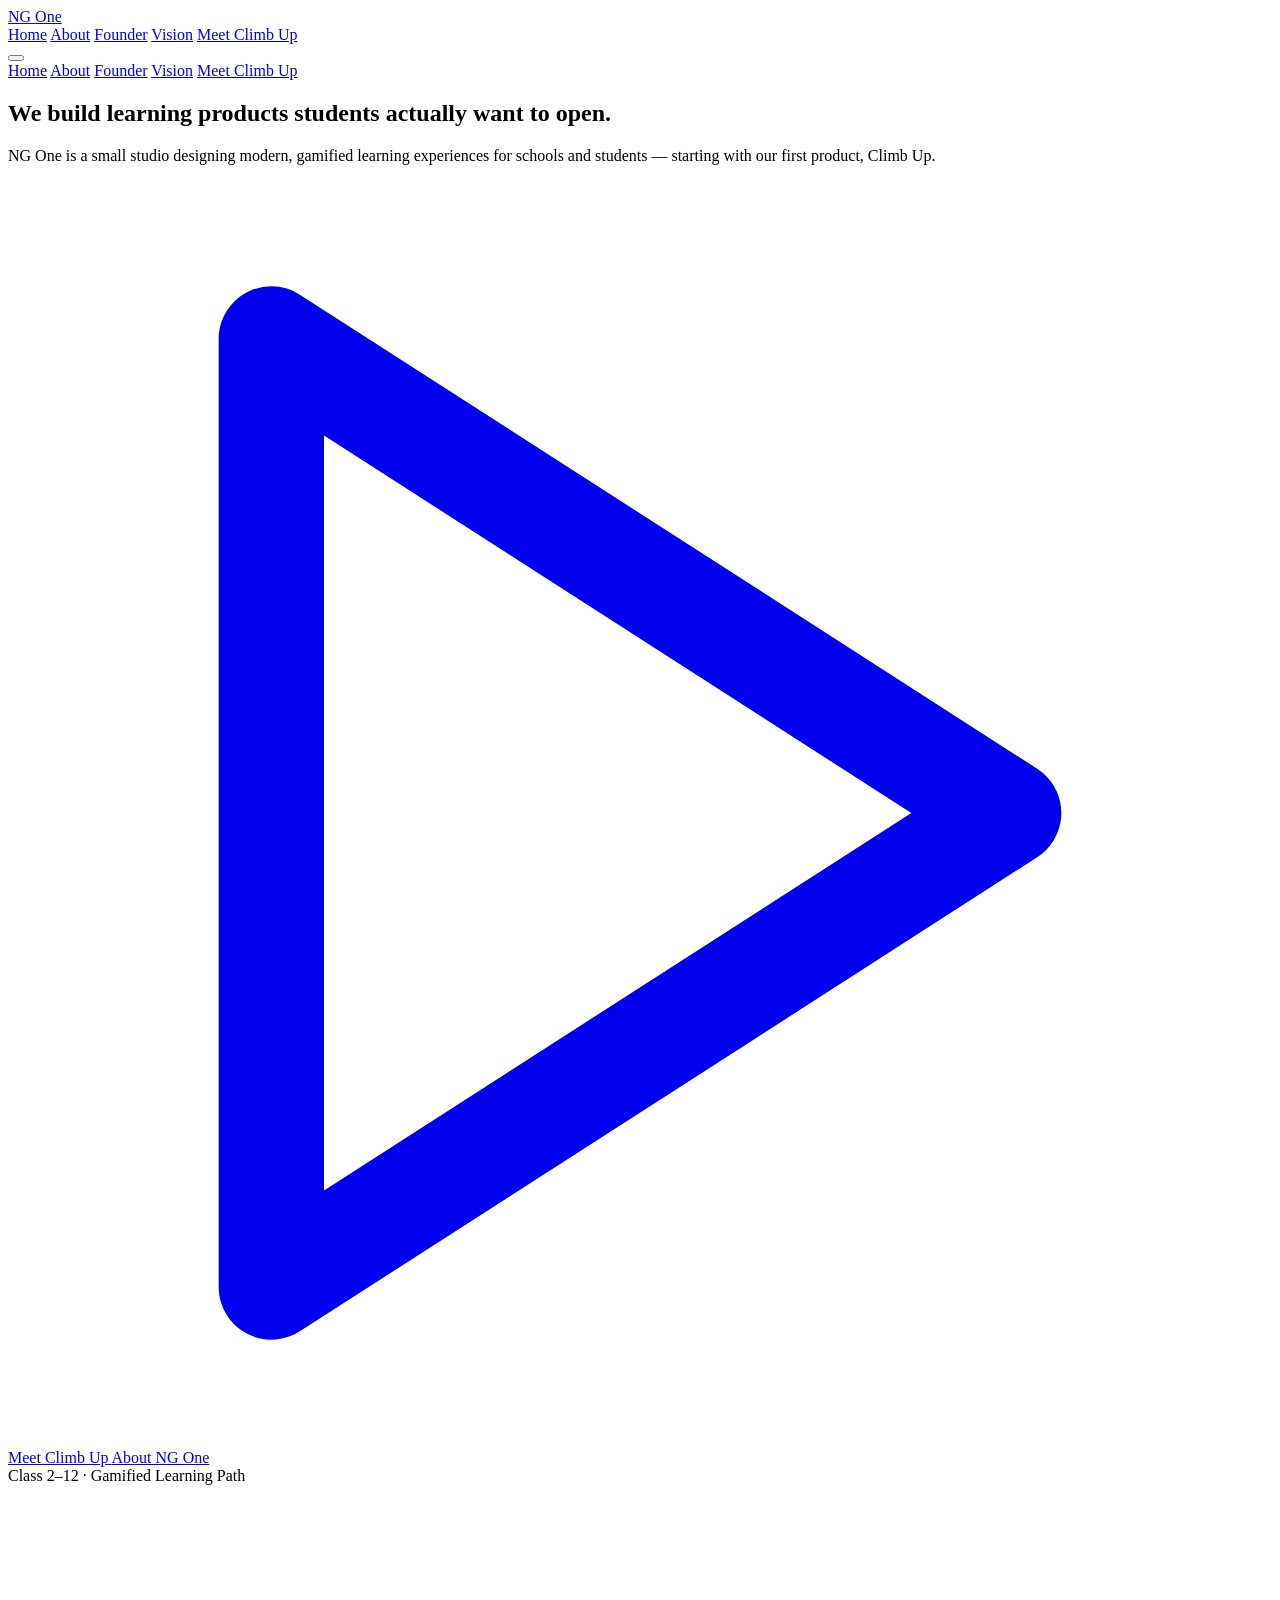
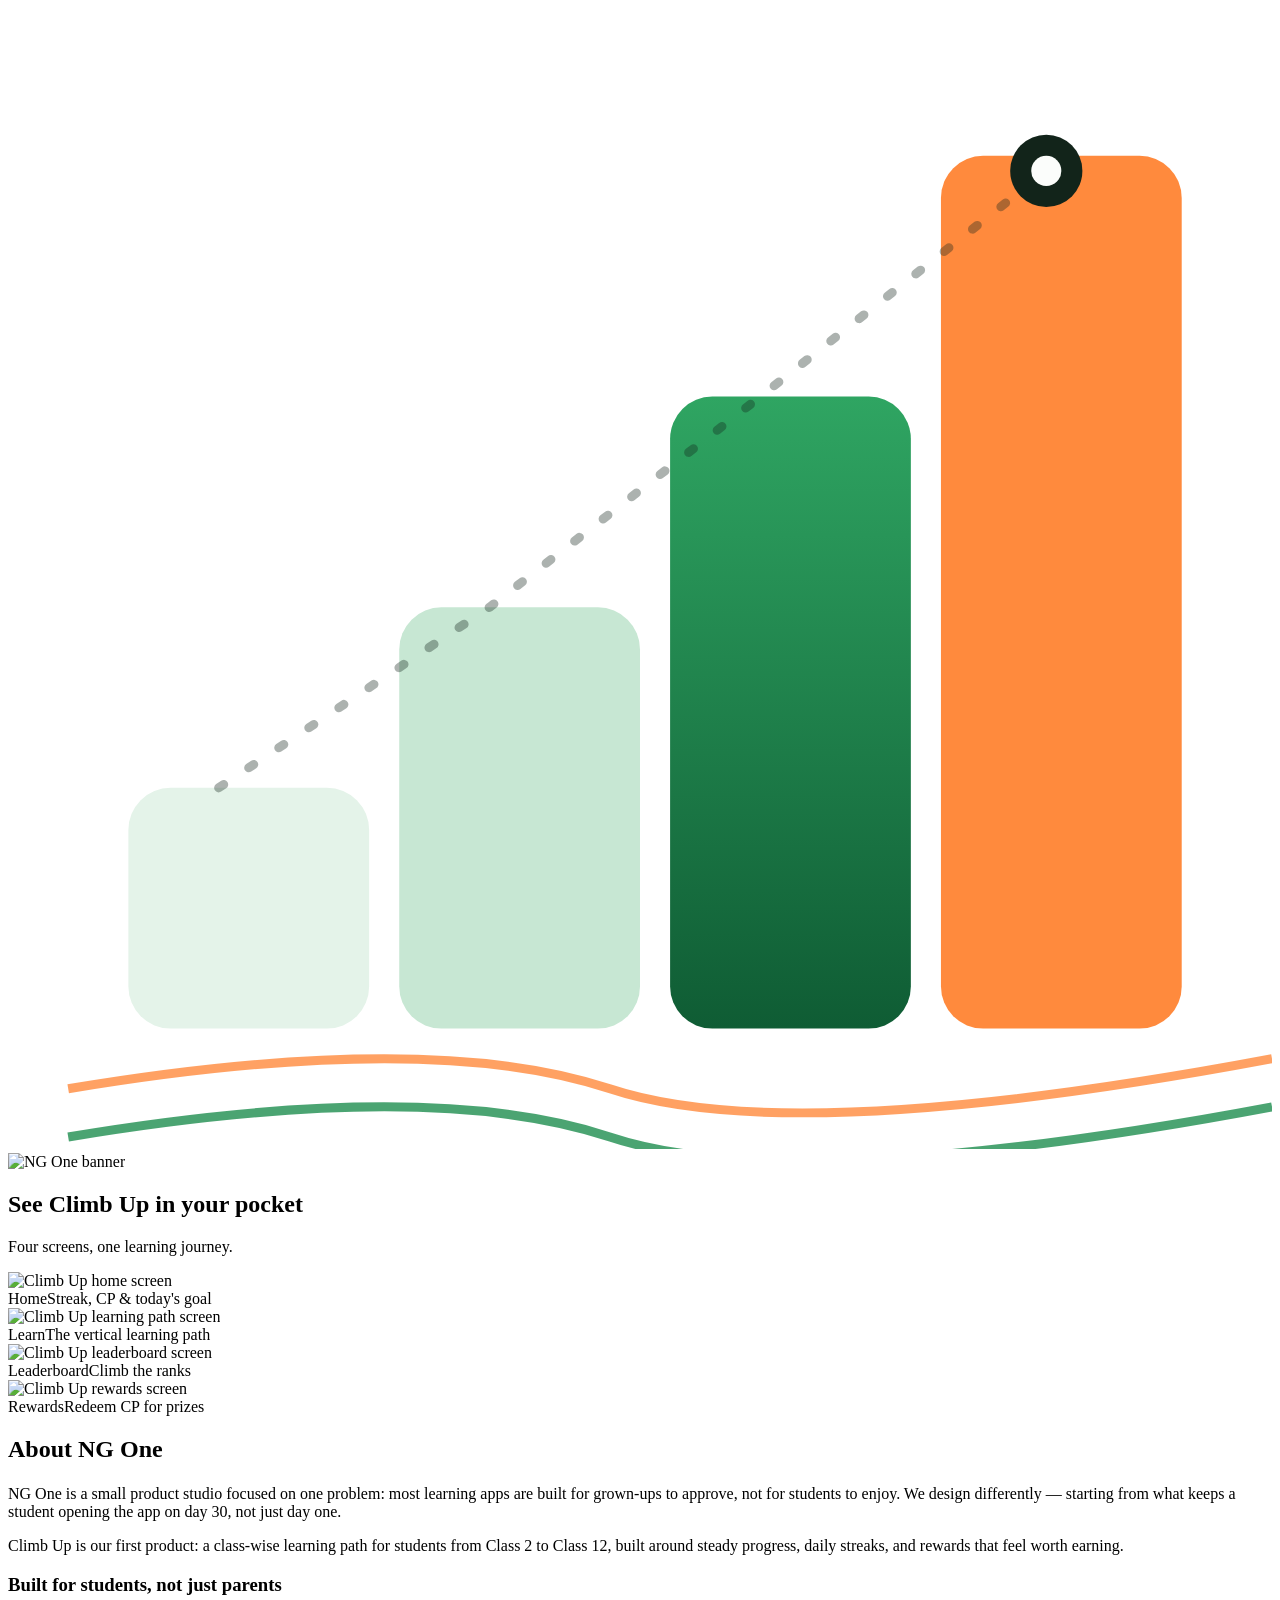
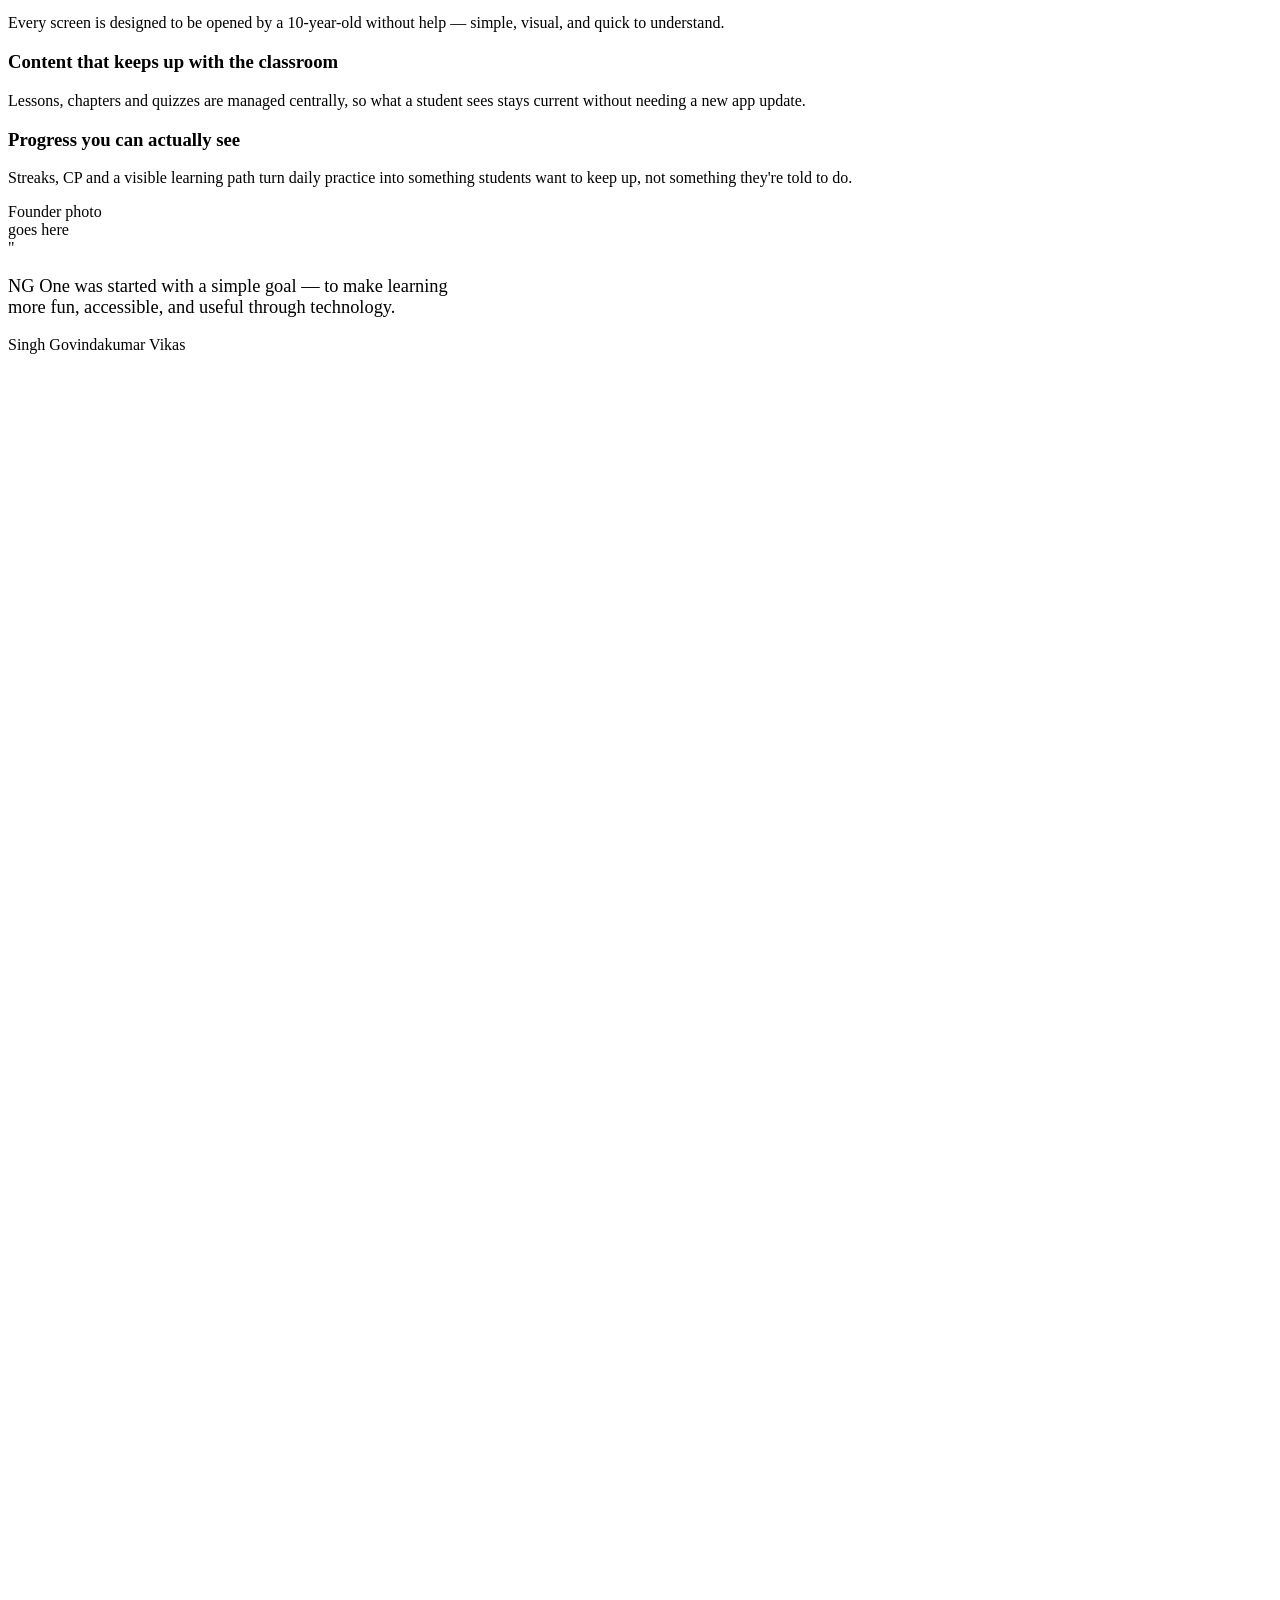
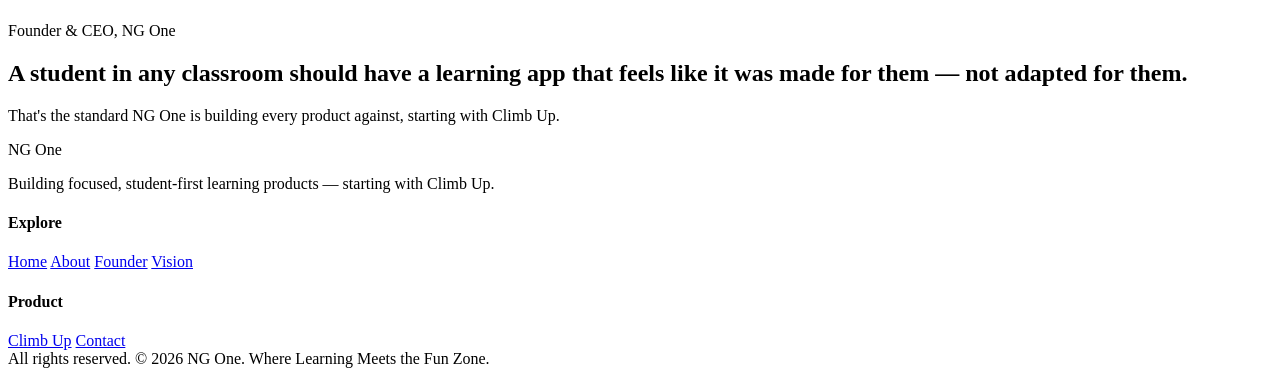
==== index.html @ 8c68b64c "Create index.html" ====
<!DOCTYPE html>
<html lang="en">
<head>
<meta charset="UTF-8" />
<meta name="viewport" content="width=device-width, initial-scale=1" />
<title>NG One — Building Next-Generation Learning</title>
<meta name="description" content="NG One is the studio behind Climb Up and future learning products designed for students." />
<link rel="preconnect" href="https://fonts.googleapis.com">
<link rel="preconnect" href="https://fonts.gstatic.com" crossorigin>
<link href="https://fonts.googleapis.com/css2?family=Sora:wght@400;500;600;700;800&family=Inter:wght@400;500;600&display=swap" rel="stylesheet">
<link rel="stylesheet" href="css/style.css">
</head>
<body>

<header>
  <div class="container nav-row">
    <a href="#home" class="logo">
      <span class="logo-text"><span class="ng">NG</span> <span class="one">One</span></span>
    </a>
    <nav class="links">
      <a href="#home">Home</a>
      <a href="#about">About</a>
      <a href="#founder">Founder</a>
      <a href="#vision">Vision</a>
      <a href="#showcase" class="nav-cta">Meet Climb Up</a>
    </nav>
    <button class="hamburger" id="hamburgerBtn" aria-label="Open menu" aria-expanded="false">
      <span></span><span></span><span></span>
    </button>
  </div>
  <div class="mobile-panel" id="mobilePanel">
    <a href="#home">Home</a>
    <a href="#about">About</a>
    <a href="#founder">Founder</a>
    <a href="#vision">Vision</a>
    <a href="#showcase">Meet Climb Up</a>
  </div>
</header>

<main>

  <!-- ============ HERO ============ -->
  <section class="hero" id="home">
    <div class="container">
      <div class="hero-copy">
        <div class="eyebrow-line">
          <div class="tri-rule compact"><span class="o"></span><span class="w"></span><span class="g"></span></div>
        </div>
        <h1>We build learning products students actually want to open.</h1>
        <p class="lede">NG One is a small studio designing modern, gamified learning experiences for schools and students — starting with our first product, Climb Up.</p>
        <div class="cta-row">
          <a href="#showcase" class="btn btn-primary">
            <svg viewBox="0 0 24 24" fill="none" stroke="currentColor" stroke-width="2"><path stroke-linecap="round" stroke-linejoin="round" d="M5 3l14 9-14 9V3z"/></svg>
            Meet Climb Up
          </a>
          <a href="#about" class="btn btn-ghost">About NG One</a>
        </div>
        <div class="hero-badge">
          <span class="dot"></span>
          Class 2–12 · Gamified Learning Path
        </div>
      </div>

      <div class="hero-art">
        <svg viewBox="0 0 420 420" xmlns="http://www.w3.org/2000/svg" role="img" aria-label="Ascending step illustration">
          <defs>
            <linearGradient id="stepGreen" x1="0" y1="0" x2="0" y2="1">
              <stop offset="0" stop-color="#2FA562"/>
              <stop offset="1" stop-color="#0F5C34"/>
            </linearGradient>
          </defs>
          <rect x="40"  y="300" width="80" height="80" rx="14" fill="#E4F3E9"/>
          <rect x="130" y="240" width="80" height="140" rx="14" fill="#C7E7D3"/>
          <rect x="220" y="170" width="80" height="210" rx="14" fill="url(#stepGreen)"/>
          <rect x="310" y="90"  width="80" height="290" rx="14" fill="#FF8A3D"/>
          <path d="M70 300 L160 240 L250 170 L345 95" stroke="#12241A" stroke-width="3" stroke-dasharray="2 10" stroke-linecap="round" fill="none" opacity="0.35"/>
          <circle cx="345" cy="95" r="12" fill="#12241A"/>
          <circle cx="345" cy="95" r="5" fill="#FBFDFB"/>
          <path d="M20 400 Q140 380 200 400 T420 390" stroke="#FF8A3D" stroke-width="3" fill="none" opacity="0.8"/>
          <path d="M20 408 Q140 388 200 408 T420 398" stroke="#FFFFFF" stroke-width="3" fill="none" opacity="0.9"/>
          <path d="M20 416 Q140 396 200 416 T420 406" stroke="#1E8E4F" stroke-width="3" fill="none" opacity="0.8"/>
        </svg>
      </div>
    </div>
  </section>

  <!-- ============ BANNER ============ -->
  <div class="container banner-wrap">
    <div class="banner-slot">
      <div class="label"><img src="banner.png" alt="NG One banner"></div>
    </div>
  </div>

  <!-- ============ APP SHOWCASE ============ -->
  <section class="showcase" id="showcase">
    <div class="container">
      <div class="section-head">
        <div class="tri-rule compact"><span class="o"></span><span class="w"></span><span class="g"></span></div>
        <h2>See Climb Up in your pocket</h2>
        <p>Four screens, one learning journey.</p>
      </div>

      <div class="phone-grid">
        <div class="phone-card">
          <div class="phone-frame">
            <div class="phone-screen"><img src="clibmup_img_ui.png" alt="Climb Up home screen"></div>
          </div>
          <div class="phone-caption">Home<span>Streak, CP &amp; today's goal</span></div>
        </div>
        <div class="phone-card">
          <div class="phone-frame">
            <div class="phone-screen"><img src="Screenshot 2026-09-13 132038.png" alt="Climb Up learning path screen"></div>
          </div>
          <div class="phone-caption">Learn<span>The vertical learning path</span></div>
        </div>
        <div class="phone-card">
          <div class="phone-frame">
            <div class="phone-screen"><img src="Screenshot 2026-09-13 132104.png" alt="Climb Up leaderboard screen"></div>
          </div>
          <div class="phone-caption">Leaderboard<span>Climb the ranks</span></div>
        </div>
        <div class="phone-card">
          <div class="phone-frame">
            <div class="phone-screen"><img src="Screenshot 2026-09-13 132151.png" alt="Climb Up rewards screen"></div>
          </div>
          <div class="phone-caption">Rewards<span>Redeem CP for prizes</span></div>
        </div>
      </div>
    </div>
  </section>

  <!-- ============ ABOUT ============ -->
  <section id="about">
    <div class="container about-grid">
      <div class="about-copy">
        <div class="section-head" style="margin-bottom:1.4rem;">
          <div class="tri-rule compact"><span class="o"></span><span class="w"></span><span class="g"></span></div>
          <h2>About NG One</h2>
        </div>
        <p>NG One is a small product studio focused on one problem: most learning apps are built for grown-ups to approve, not for students to enjoy. We design differently — starting from what keeps a student opening the app on day 30, not just day one.</p>
        <p>Climb Up is our first product: a class-wise learning path for students from Class 2 to Class 12, built around steady progress, daily streaks, and rewards that feel worth earning.</p>
      </div>
      <div class="pillar-list">
        <div class="pillar">
          <div class="rule"></div>
          <div>
            <h3>Built for students, not just parents</h3>
            <p>Every screen is designed to be opened by a 10-year-old without help — simple, visual, and quick to understand.</p>
          </div>
        </div>
        <div class="pillar">
          <div class="rule"></div>
          <div>
            <h3>Content that keeps up with the classroom</h3>
            <p>Lessons, chapters and quizzes are managed centrally, so what a student sees stays current without needing a new app update.</p>
          </div>
        </div>
        <div class="pillar">
          <div class="rule"></div>
          <div>
            <h3>Progress you can actually see</h3>
            <p>Streaks, CP and a visible learning path turn daily practice into something students want to keep up, not something they're told to do.</p>
          </div>
        </div>
      </div>
    </div>
  </section>

  <!-- ============ FOUNDER ============ -->
  <section id="founder" style="background:var(--mist);">
    <div class="container founder-grid">

      <div class="founder-portrait">
        <span class="placeholder-label">Founder photo<br>goes here</span>
        <!-- <img src="assets/founder.jpg" alt="Founder Name"> --> <img src="g.jpeg" alt="">
      </div>

      <div class="founder-copy">
        <span class="quote-mark">&quot;</span>
        <p style="font-size:1.15rem; color:var(--ink-soft); max-width:52ch;">NG One was started with a simple goal — to make learning more fun, accessible, and useful through technology.</p>

        <div class="founder-name-row">
          <span class="founder-name">Singh Govindakumar Vikas</span>

          <a class="linkedin-link"
             href="https://www.linkedin.com/in/govinda04singh/"
             target="_blank" rel="noopener noreferrer"
             aria-label="Founder Name on LinkedIn">
            <svg viewBox="0 0 24 24" fill="#fff" xmlns="http://www.w3.org/2000/svg">
              <path d="M20.45 20.45h-3.55v-5.57c0-1.33-.02-3.04-1.85-3.04-1.86 0-2.14 1.45-2.14 2.94v5.67H9.36V9h3.41v1.56h.05c.48-.9 1.64-1.85 3.37-1.85 3.6 0 4.27 2.37 4.27 5.46v6.28zM5.34 7.43a2.06 2.06 0 1 1 0-4.12 2.06 2.06 0 0 1 0 4.12zM7.12 20.45H3.56V9h3.56v11.45z"/>
            </svg>
          </a>
        </div>

        <div class="founder-role">Founder &amp; CEO, NG One</div>
        <div class="founder-note"><!-- Placeholder — send over the founder bio, photo and LinkedIn URL whenever they're ready and this section gets swapped in directly. --> </div>
      </div>
    </div>
  </section>

  <!-- ============ VISION ============ -->
  <section class="vision" id="vision">
    <div class="container">
      <div class="tri-rule compact"><span class="o"></span><span class="w"></span><span class="g"></span></div>
      <h2>A student in any classroom should have a learning app that feels like it was made for them — not adapted for them.</h2>
      <p class="support">That's the standard NG One is building every product against, starting with Climb Up.</p>
    </div>
  </section>

</main>

<footer>
  <div class="container">
    <div class="footer-top">
      <div class="footer-brand">
        <span class="logo-text"><span class="ng">NG</span> <span class="one">One</span></span>
        <p>Building focused, student-first learning products — starting with Climb Up.</p>
      </div>
      <div class="footer-col">
        <h4>Explore</h4>
        <a href="#home">Home</a>
        <a href="#about">About</a>
        <a href="#founder">Founder</a>
        <a href="#vision">Vision</a>
      </div>
      <div class="footer-col">
        <h4>Product</h4>
        <a href="#showcase">Climb Up</a>
        <a href="#">Contact</a>
      </div>
    </div>
    <div class="footer-bottom">
      <span>All rights reserved. &copy; 2026 NG One.</span>
      <span>Where Learning Meets the Fun Zone.</span>
    </div>
  </div>
</footer>

<script src="js/script.js"></script>
</body>
</html>
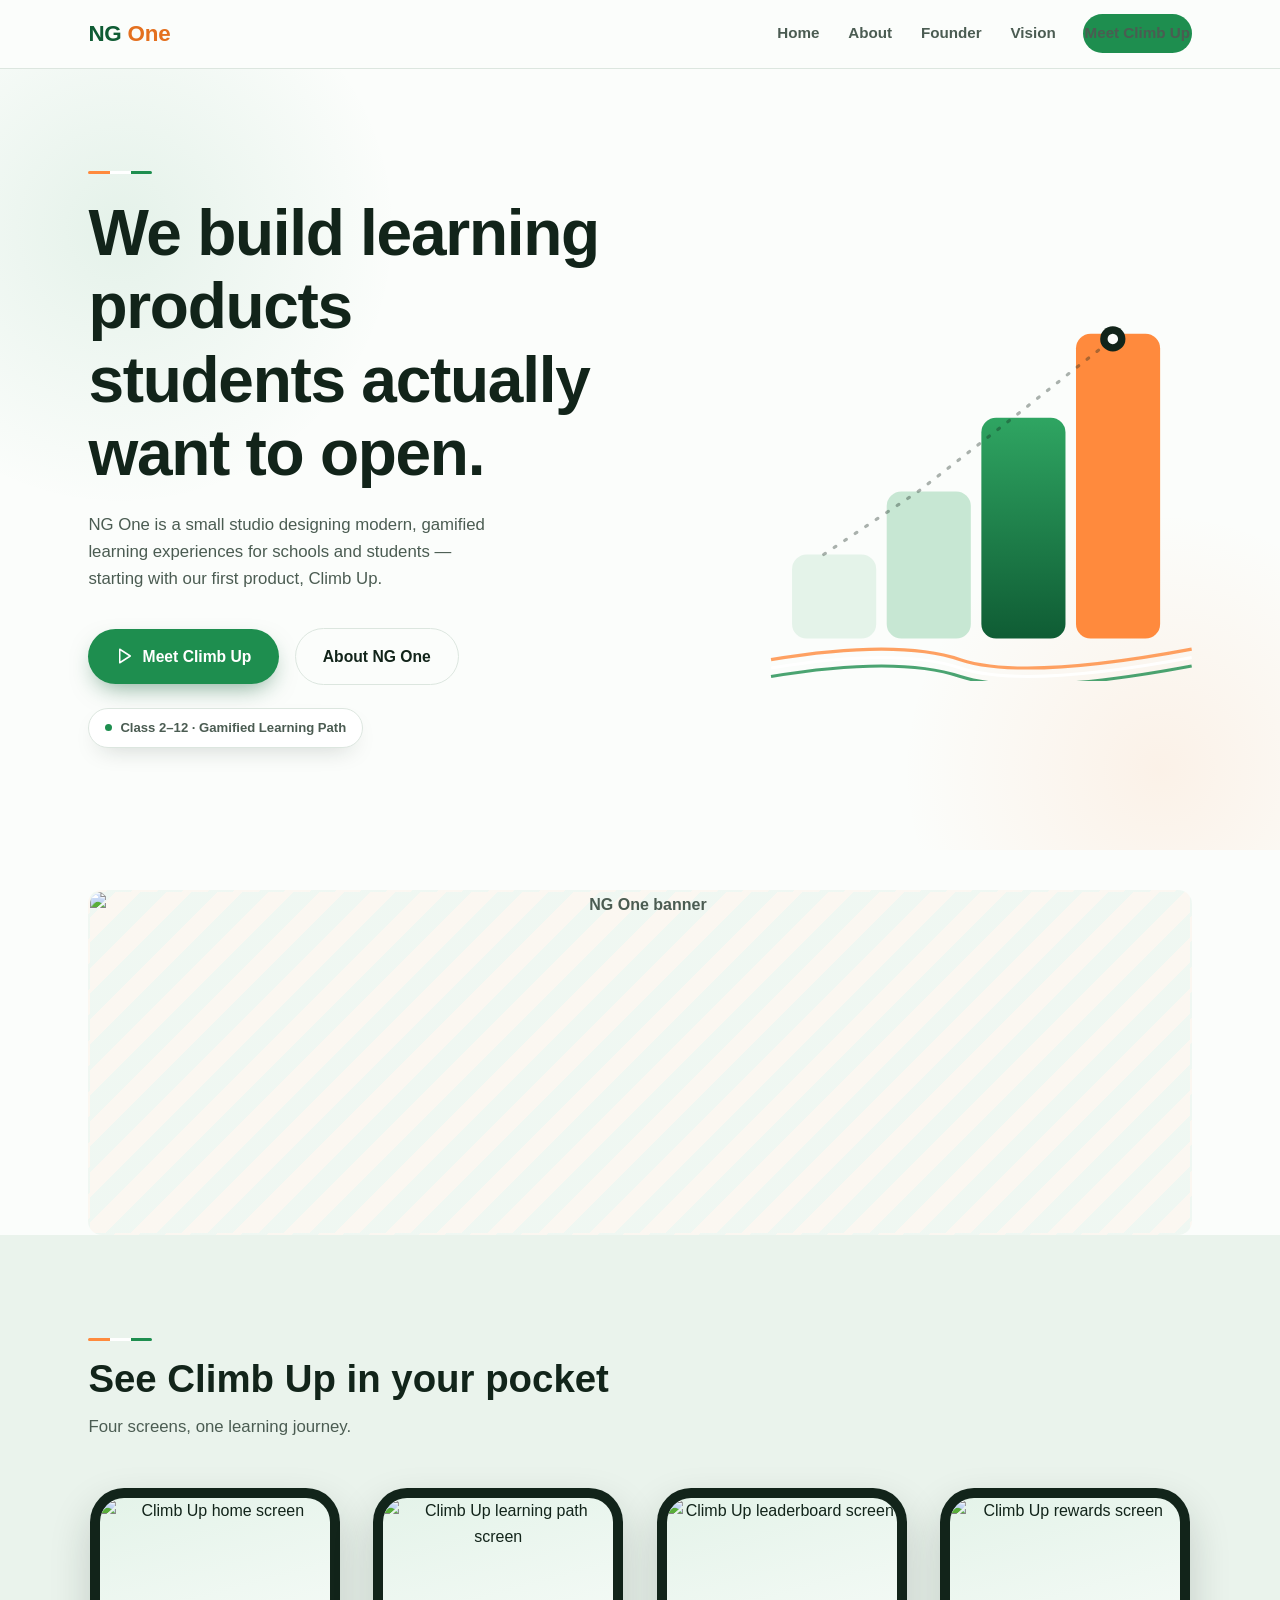
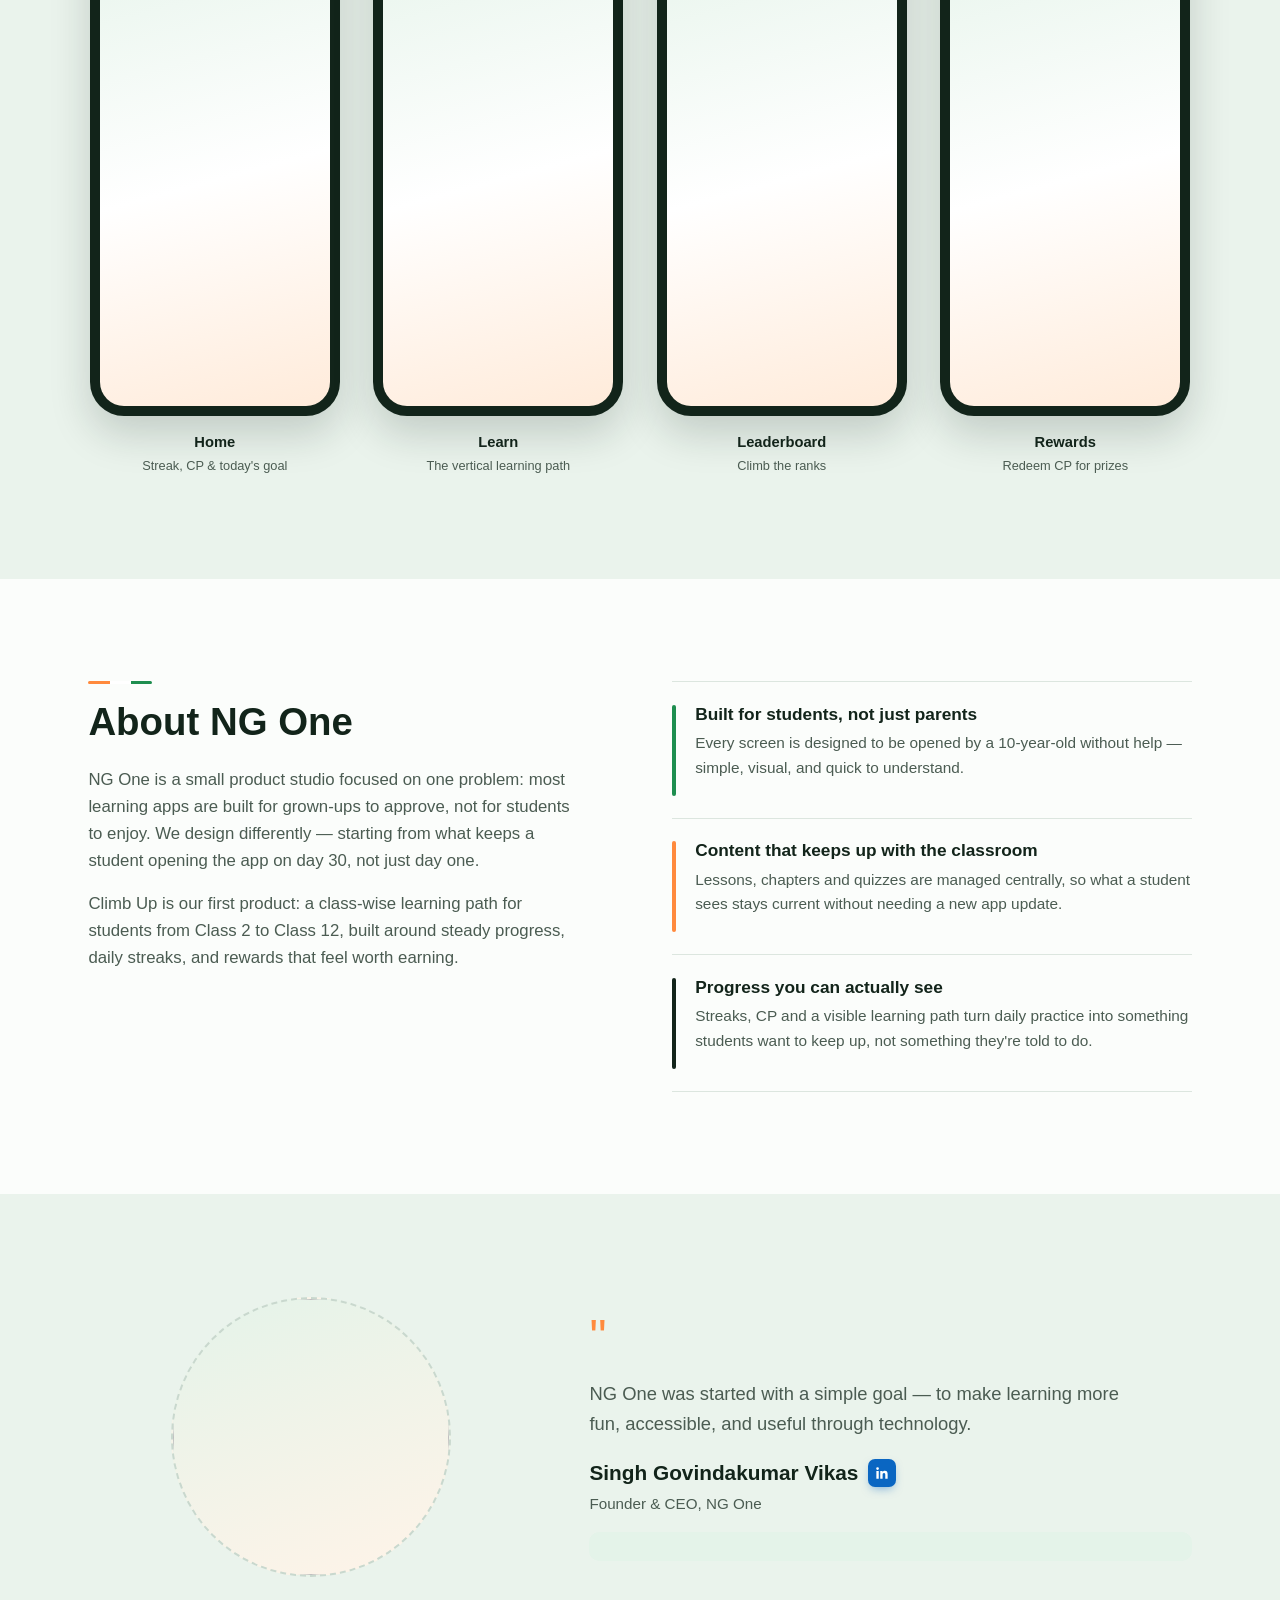
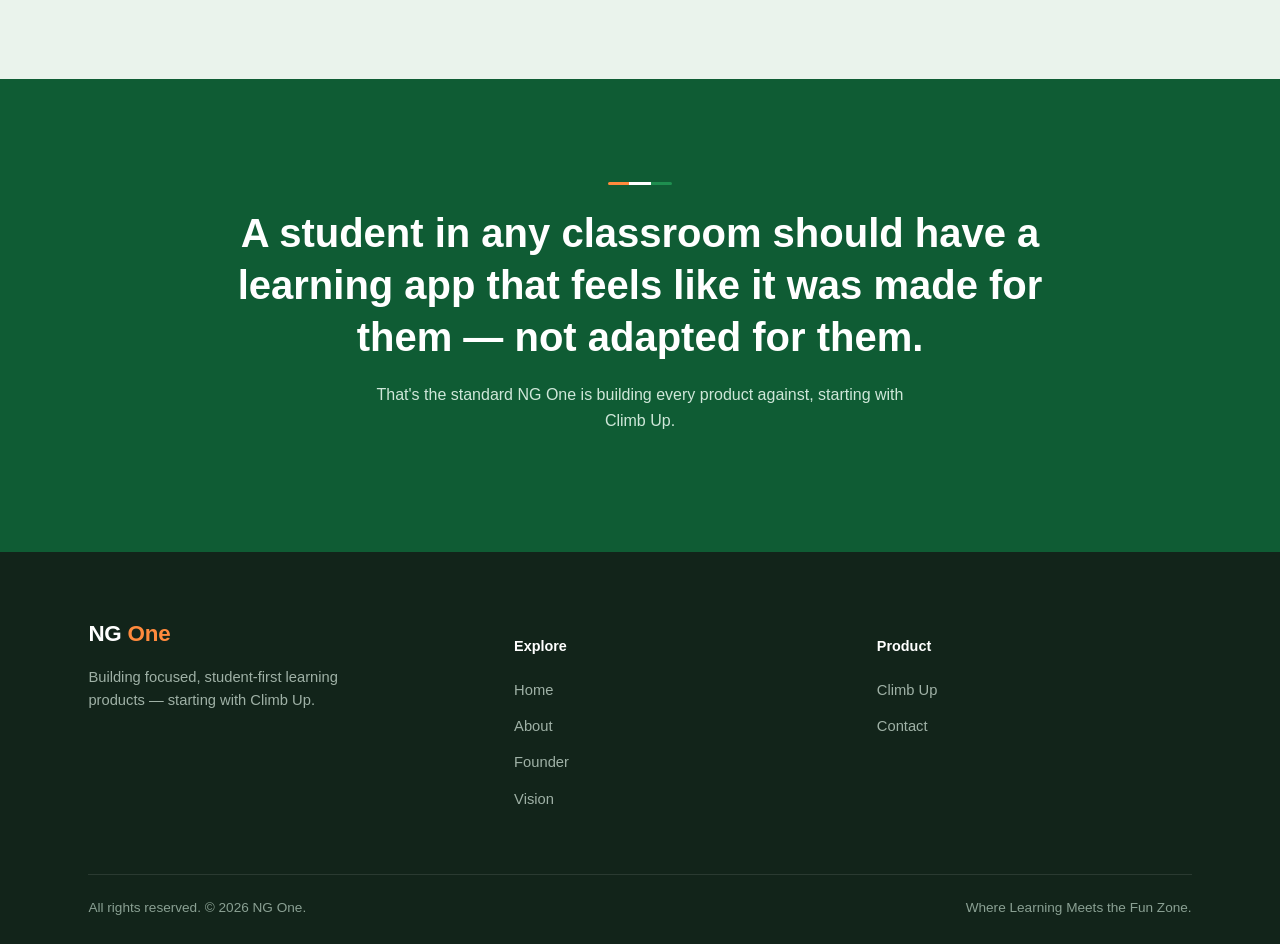
==== commit 089252dd: "Update stylesheet and script file paths in index.html" ====
--- a/index.html
+++ b/index.html
@@ -8,7 +8,7 @@
 <link rel="preconnect" href="https://fonts.googleapis.com">
 <link rel="preconnect" href="https://fonts.gstatic.com" crossorigin>
 <link href="https://fonts.googleapis.com/css2?family=Sora:wght@400;500;600;700;800&family=Inter:wght@400;500;600&display=swap" rel="stylesheet">
-<link rel="stylesheet" href="css/style.css">
+<link rel="stylesheet" href="style.css">
 </head>
 <body>
 
@@ -236,6 +236,6 @@
   </div>
 </footer>
 
-<script src="js/script.js"></script>
+<script src="script.js"></script>
 </body>
 </html>
--- a/style.css
+++ b/style.css
@@ -0,0 +1,483 @@
+/* ==========================================================================
+   NG One — Stylesheet
+   Split out from markup on purpose: one file to touch for design changes,
+   markup files stay clean.
+   ========================================================================== */
+
+:root{
+  --ink:#12241A;
+  --ink-soft:#4B5C52;
+  --paper:#FBFDFB;
+  --mist:#EAF3EC;
+  --line:#DCE6DF;
+  --green:#1E8E4F;
+  --green-deep:#0F5C34;
+  --green-tint:#E4F3E9;
+  --orange:#FF8A3D;
+  --orange-deep:#E4701F;
+  --white:#FFFFFF;
+  --linkedin:#0A66C2;
+  --max:1180px;
+  --radius:14px;
+  --space-fluid: clamp(1.25rem, 3vw, 3rem);
+}
+
+*{box-sizing:border-box;}
+html{scroll-behavior:smooth;}
+body{
+  margin:0;
+  background:var(--paper);
+  color:var(--ink);
+  font-family:'Inter', -apple-system, Segoe UI, Roboto, sans-serif;
+  font-size:16px;
+  line-height:1.6;
+  -webkit-font-smoothing:antialiased;
+}
+img,svg{max-width:100%;display:block;}
+h1,h2,h3{
+  font-family:'Sora', 'Inter', sans-serif;
+  color:var(--ink);
+  line-height:1.15;
+  margin:0;
+}
+a{color:inherit;text-decoration:none;}
+.container{
+  width:100%;
+  max-width:var(--max);
+  margin-inline:auto;
+  padding-inline:var(--space-fluid);
+}
+section{padding-block: clamp(3rem, 8vw, 6.5rem);}
+
+/* ---------- thin tricolor rule (brand device, reused everywhere) ---------- */
+.tri-rule{
+  display:flex;
+  width:100%;
+  height:4px;
+  border-radius:4px;
+  overflow:hidden;
+}
+.tri-rule span{flex:1;}
+.tri-rule .o{background:var(--orange);}
+.tri-rule .w{background:var(--white);}
+.tri-rule .g{background:var(--green);}
+.tri-rule.compact{width:64px;height:3px;}
+
+/* ---------- NAV ---------- */
+header{
+  position:sticky;
+  top:0;
+  z-index:40;
+  background:rgba(251,253,251,0.92);
+  backdrop-filter:blur(10px);
+  border-bottom:1px solid var(--line);
+}
+.nav-row{
+  display:flex;
+  align-items:center;
+  justify-content:space-between;
+  padding-block:0.9rem;
+}
+.logo{display:flex; flex-direction:column; gap:6px;}
+.logo-text{
+  font-family:'Sora', sans-serif;
+  font-weight:800;
+  font-size:1.4rem;
+  letter-spacing:-0.01em;
+}
+.logo-text .ng{color:var(--green-deep);}
+.logo-text .one{color:var(--orange-deep);}
+
+nav.links{display:flex; align-items:center; gap:clamp(1.1rem, 2vw, 2.2rem);}
+nav.links a{
+  font-size:0.95rem;
+  font-weight:600;
+  color:var(--ink-soft);
+  padding:0.4rem 0.1rem;
+  border-bottom:2px solid transparent;
+  transition:color .15s ease, border-color .15s ease;
+}
+nav.links a:hover{color:var(--green-deep); border-color:var(--orange);}
+
+.nav-cta{
+  padding:0.6rem 1.2rem;
+  background:var(--green);
+  color:#fff;
+  border-radius:999px;
+  font-weight:600;
+  font-size:0.9rem;
+  white-space:nowrap;
+}
+.nav-cta:hover{background:var(--green-deep);}
+
+.hamburger{
+  display:none;
+  flex-direction:column;
+  gap:5px;
+  background:none;
+  border:none;
+  cursor:pointer;
+  padding:8px;
+}
+.hamburger span{width:24px;height:2px;background:var(--ink);border-radius:2px;}
+
+.mobile-panel{
+  display:none;
+  flex-direction:column;
+  gap:0.2rem;
+  padding-block:0.5rem 1.2rem;
+  border-top:1px solid var(--line);
+}
+.mobile-panel a{
+  padding:0.75rem 0.2rem;
+  font-weight:600;
+  color:var(--ink);
+  border-bottom:1px solid var(--line);
+}
+.mobile-panel.open{display:flex;}
+
+/* ---------- HERO (premium pass) ---------- */
+.hero{position:relative; overflow:hidden;}
+
+.hero::before{
+  content:"";
+  position:absolute;
+  top:-120px; left:-160px;
+  width:560px; height:560px;
+  background:radial-gradient(circle, rgba(30,142,79,0.10) 0%, rgba(30,142,79,0) 70%);
+  z-index:0;
+  pointer-events:none;
+}
+.hero::after{
+  content:"";
+  position:absolute;
+  bottom:-180px; right:-140px;
+  width:520px; height:520px;
+  background:radial-gradient(circle, rgba(255,138,61,0.10) 0%, rgba(255,138,61,0) 70%);
+  z-index:0;
+  pointer-events:none;
+}
+
+.hero .container{
+  position:relative;
+  z-index:1;
+  display:grid;
+  grid-template-columns: 1.15fr 0.85fr;
+  gap: clamp(2rem, 5vw, 4rem);
+  align-items:center;
+}
+
+.eyebrow-line{display:flex; align-items:center; gap:10px; margin-bottom:1.4rem;}
+
+.hero-copy{
+  opacity:0;
+  transform:translateY(14px);
+  animation: heroIn .7s ease forwards;
+}
+.hero-art{
+  opacity:0;
+  transform:translateY(14px) scale(0.98);
+  animation: heroIn .8s ease forwards;
+  animation-delay:.12s;
+}
+@keyframes heroIn{ to{ opacity:1; transform:none; } }
+
+.hero h1{
+  font-size:clamp(2.5rem, 5vw, 4rem);
+  font-weight:700;
+  letter-spacing:-0.02em;
+  max-width:15ch;
+}
+.hero p.lede{
+  margin-top:1.3rem;
+  font-size:clamp(1.05rem, 1.3vw, 1.2rem);
+  color:var(--ink-soft);
+  max-width:44ch;
+}
+.cta-row{display:flex; flex-wrap:wrap; align-items:center; gap:1rem; margin-top:2.2rem;}
+.btn{
+  display:inline-flex;
+  align-items:center;
+  gap:9px;
+  padding:0.95rem 1.7rem;
+  border-radius:999px;
+  font-weight:600;
+  font-size:0.98rem;
+  transition:transform .15s ease, box-shadow .15s ease, background .15s ease, border-color .15s ease;
+}
+.btn-primary{
+  background:var(--green);
+  color:#fff;
+  box-shadow:0 10px 24px -8px rgba(15,92,52,0.55);
+}
+.btn-primary:hover{background:var(--green-deep); transform:translateY(-2px); box-shadow:0 14px 28px -8px rgba(15,92,52,0.6);}
+.btn-ghost{border:1.5px solid var(--line); color:var(--ink);}
+.btn-ghost:hover{border-color:var(--orange); color:var(--orange-deep); transform:translateY(-2px);}
+.btn svg{width:18px; height:18px;}
+
+.hero-badge{
+  display:inline-flex;
+  align-items:center;
+  gap:8px;
+  margin-top:1.4rem;
+  padding:0.55rem 1rem;
+  background:#fff;
+  border:1px solid var(--line);
+  border-radius:999px;
+  font-size:0.82rem;
+  font-weight:600;
+  color:var(--ink-soft);
+  box-shadow:0 10px 24px -12px rgba(18,36,26,0.25);
+}
+.hero-badge .dot{width:7px; height:7px; border-radius:50%; background:var(--green);}
+
+.hero-art{width:100%;}
+
+/* ---------- BANNER (now fills with a real image, edge-to-edge) ---------- */
+.banner-wrap{padding-block: clamp(1.5rem, 4vw, 2.5rem) 0;}
+.banner-slot{
+  width:100%;
+  aspect-ratio: 16 / 5;
+  min-height:140px;
+  border-radius: var(--radius);
+  border:2px dashed #C9D8CE;
+  background: repeating-linear-gradient(135deg, rgba(30,142,79,0.05) 0 18px, rgba(255,138,61,0.05) 18px 36px);
+  display:flex;
+  align-items:center;
+  justify-content:center;
+  text-align:center;
+  padding:1.5rem;
+  overflow:hidden;           /* NEW: clips the image to the rounded box */
+}
+/* NEW: once a real image is present, drop the dashed placeholder padding
+   so the photo can run edge-to-edge instead of floating in the middle. */
+.banner-slot:has(img){
+  padding:0;
+  border-style:solid;
+  border-color:transparent;
+}
+.banner-slot .label{color:var(--ink-soft); font-weight:600; font-size:clamp(0.85rem, 1.4vw, 1rem);
+  width:100%; height:100%;
+}
+.banner-slot .label small{display:block; font-weight:400; margin-top:4px; color:#7C8B81;}
+/* NEW: the actual banner photo fills the whole slot and crops neatly -
+   no gaps, no stretching, whatever the source image's proportions are. */
+.banner-slot .label img{
+  width:100%;
+  height:100%;
+  object-fit:cover;
+  object-position:center;
+  border-radius:inherit;
+  display:block;
+}
+
+/* ---------- SECTION HEADS ---------- */
+.section-head{max-width:640px; margin-bottom: clamp(2rem, 4vw, 3rem);}
+.section-head h2{font-size:clamp(1.7rem, 3vw, 2.4rem); font-weight:700;}
+.section-head p{margin-top:0.8rem; color:var(--ink-soft); font-size:1.05rem;}
+.section-head .tri-rule.compact{margin-bottom:1rem;}
+
+/* ---------- APP SHOWCASE (screenshots now fill each phone screen) ---------- */
+.showcase{background:var(--mist);}
+.phone-grid{
+  display:grid;
+  grid-template-columns:repeat(auto-fit, minmax(200px, 1fr));
+  gap:clamp(1.2rem, 2.4vw, 2rem);
+}
+.phone-card{display:flex; flex-direction:column; align-items:center; gap:0.9rem;}
+.phone-frame{
+  width:100%;
+  max-width:250px;
+  aspect-ratio: 9 / 19;
+  background:var(--ink);
+  border-radius:34px;
+  padding:10px;
+  box-shadow:0 18px 40px rgba(18,36,26,0.18);
+}
+.phone-screen{
+  width:100%;
+  height:100%;
+  border-radius:24px;
+  background:linear-gradient(165deg, var(--green-tint) 0%, #ffffff 55%, #FFEBDA 100%);
+  position:relative;
+  overflow:hidden;          /* clips the screenshot to the rounded screen */
+  display:flex;
+  align-items:center;
+  justify-content:center;
+  text-align:center;
+  padding:1rem;
+}
+/* NEW: no padding once a real screenshot is loaded, so it fills the whole
+   phone screen instead of sitting small in the middle with gaps. */
+.phone-screen:has(img){padding:0;}
+/* NEW: screenshot fills the entire screen area edge-to-edge, cropped
+   neatly to match the rounded phone corners - this is the actual fix
+   for "chhota area, bada gap". */
+.phone-screen img{
+  width:100%;
+  height:100%;
+  object-fit:cover;
+  object-position:center top;
+  border-radius:inherit;
+  display:block;
+}
+.phone-screen .placeholder-text{font-size:0.78rem; color:var(--ink-soft); font-weight:600; line-height:1.4;}
+.phone-caption{font-weight:600; font-size:0.92rem; color:var(--ink); text-align:center;}
+.phone-caption span{display:block; font-weight:400; font-size:0.8rem; color:var(--ink-soft); margin-top:2px;}
+
+/* ---------- ABOUT ---------- */
+.about-grid{
+  display:grid;
+  grid-template-columns: 1fr 1fr;
+  gap:clamp(2.5rem, 5vw, 4.5rem);
+  align-items:start;
+}
+.about-copy p{color:var(--ink-soft); font-size:1.05rem; max-width:52ch;}
+.about-copy p + p{margin-top:1rem;}
+
+.pillar-list{display:flex; flex-direction:column;}
+.pillar{
+  padding-block:1.4rem;
+  border-top:1px solid var(--line);
+  display:grid;
+  grid-template-columns: 4px 1fr;
+  gap:1.2rem;
+}
+.pillar:last-child{border-bottom:1px solid var(--line);}
+.pillar .rule{border-radius:4px;}
+.pillar:nth-child(1) .rule{background:var(--green);}
+.pillar:nth-child(2) .rule{background:var(--orange);}
+.pillar:nth-child(3) .rule{background:var(--ink);}
+.pillar h3{font-size:1.08rem; font-weight:700;}
+.pillar p{margin-top:0.4rem; color:var(--ink-soft); font-size:0.96rem;}
+
+/* ---------- FOUNDER (untouched - do not modify) ---------- */
+.founder-grid{
+  display:grid;
+  grid-template-columns: 0.85fr 1.15fr;
+  gap:clamp(2rem, 5vw, 3.5rem);
+  align-items:center;
+}
+.founder-portrait{
+  width:100%;
+  max-width:280px;
+  aspect-ratio:1;
+  border-radius:50%;
+  background:linear-gradient(160deg, var(--green-tint), #FFF3E8);
+  border:2px dashed #C9D8CE;
+  display:flex;
+  align-items:center;
+  justify-content:center;
+  text-align:center;
+  color:var(--ink-soft);
+  font-weight:600;
+  font-size:0.88rem;
+  padding:1rem;
+  margin-inline:auto;
+  overflow:hidden;
+  position:relative;
+}
+.founder-portrait img{
+  position:absolute;
+  inset:0;
+  width:100%;
+  height:100%;
+  object-fit:cover;
+  object-position:center;
+  border-radius:50%;
+  padding:0;
+}
+.founder-portrait:has(img) .placeholder-label{ display:none; }
+.founder-copy .quote-mark{
+  font-family:'Sora', sans-serif;
+  font-size:3rem;
+  color:var(--orange);
+  line-height:1;
+}
+.founder-name-row{
+  display:flex;
+  align-items:center;
+  gap:10px;
+  margin-top:1rem;
+  flex-wrap:wrap;
+}
+.founder-name{font-size:1.3rem; font-weight:700;}
+
+.linkedin-link{
+  display:inline-flex;
+  align-items:center;
+  justify-content:center;
+  width:28px;
+  height:28px;
+  border-radius:7px;
+  background:var(--linkedin);
+  flex-shrink:0;
+  transition:transform .15s ease, box-shadow .15s ease;
+  box-shadow:0 4px 10px -3px rgba(10,102,194,0.5);
+}
+.linkedin-link:hover{transform:translateY(-2px) scale(1.05); box-shadow:0 8px 16px -4px rgba(10,102,194,0.6);}
+.linkedin-link svg{width:16px; height:16px;}
+
+.founder-role{color:var(--ink-soft); font-size:0.95rem; margin-top:2px;}
+.founder-note{
+  margin-top:1rem;
+  padding:0.9rem 1rem;
+  background:var(--green-tint);
+  border-radius:10px;
+  font-size:0.9rem;
+  color:var(--green-deep);
+  font-weight:600;
+}
+
+/* ---------- VISION BAND ---------- */
+.vision{background:var(--green-deep); color:#fff; text-align:center;}
+.vision .tri-rule.compact{margin-inline:auto; margin-bottom:1.4rem;}
+.vision h2{color:#fff; font-size:clamp(1.6rem, 3.4vw, 2.5rem); max-width:820px; margin-inline:auto; font-weight:600; line-height:1.3;}
+.vision p.support{margin-top:1.2rem; color:#CFE7D9; max-width:560px; margin-inline:auto; font-size:1rem;}
+
+/* ---------- FOOTER ---------- */
+footer{background:var(--ink); color:#D9E3DC; padding-block: clamp(3rem, 6vw, 4rem) 1.6rem;}
+.footer-top{display:grid; grid-template-columns: 1.2fr 1fr 1fr; gap:clamp(2rem, 4vw, 3rem);}
+.footer-brand .logo-text .ng{color:#fff;}
+.footer-brand .logo-text .one{color:var(--orange);}
+.footer-brand p{margin-top:0.9rem; color:#9FB1A6; font-size:0.92rem; max-width:34ch;}
+.footer-col h4{font-family:'Sora', sans-serif; font-size:0.9rem; font-weight:700; color:#fff; margin-bottom:0.9rem;}
+.footer-col a{display:block; padding-block:0.4rem; font-size:0.92rem; color:#9FB1A6;}
+.footer-col a:hover{color:var(--orange);}
+.footer-bottom{
+  margin-top:clamp(2.5rem, 5vw, 3.5rem);
+  padding-top:1.4rem;
+  border-top:1px solid rgba(255,255,255,0.1);
+  display:flex;
+  flex-wrap:wrap;
+  align-items:center;
+  justify-content:space-between;
+  gap:1rem;
+  font-size:0.85rem;
+  color:#8AA093;
+}
+
+/* ---------- RESPONSIVE ---------- */
+@media (max-width: 900px){
+  nav.links{display:none;}
+  .hamburger{display:flex;}
+  .hero .container{grid-template-columns:1fr;}
+  .hero-art{max-width:360px; margin-inline:auto;}
+  .about-grid{grid-template-columns:1fr;}
+  .founder-grid{grid-template-columns:1fr; text-align:center;}
+  .founder-name-row{justify-content:center;}
+  .founder-copy .quote-mark{margin-inline:auto;}
+  .founder-note{margin-inline:auto;}
+  .footer-top{grid-template-columns:1fr 1fr;}
+}
+@media (max-width: 600px){
+  .footer-top{grid-template-columns:1fr;}
+  .cta-row{flex-direction:column; align-items:stretch;}
+  .btn{justify-content:center;}
+}
+
+@media (prefers-reduced-motion: reduce){
+  html{scroll-behavior:auto;}
+  *{transition:none !important;}
+  .hero-copy, .hero-art{opacity:1 !important; transform:none !important; animation:none !important;}
+}
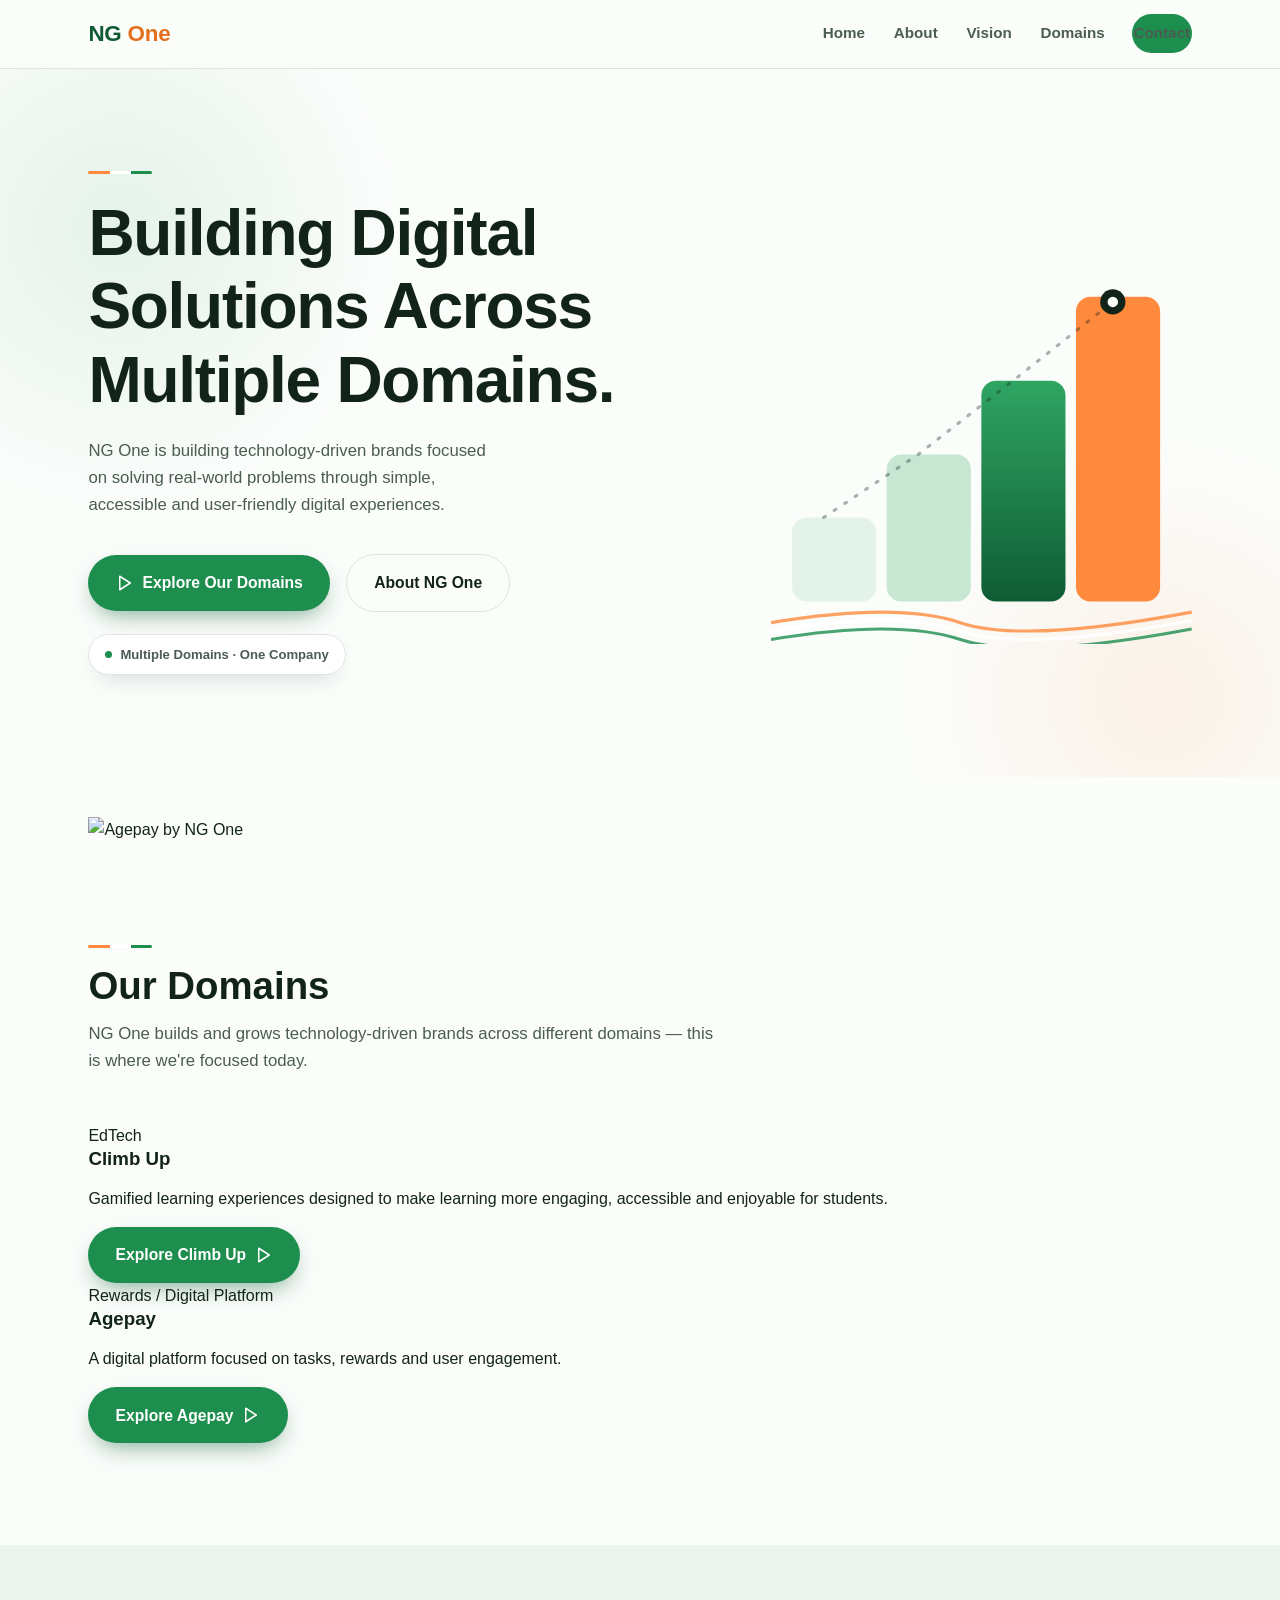
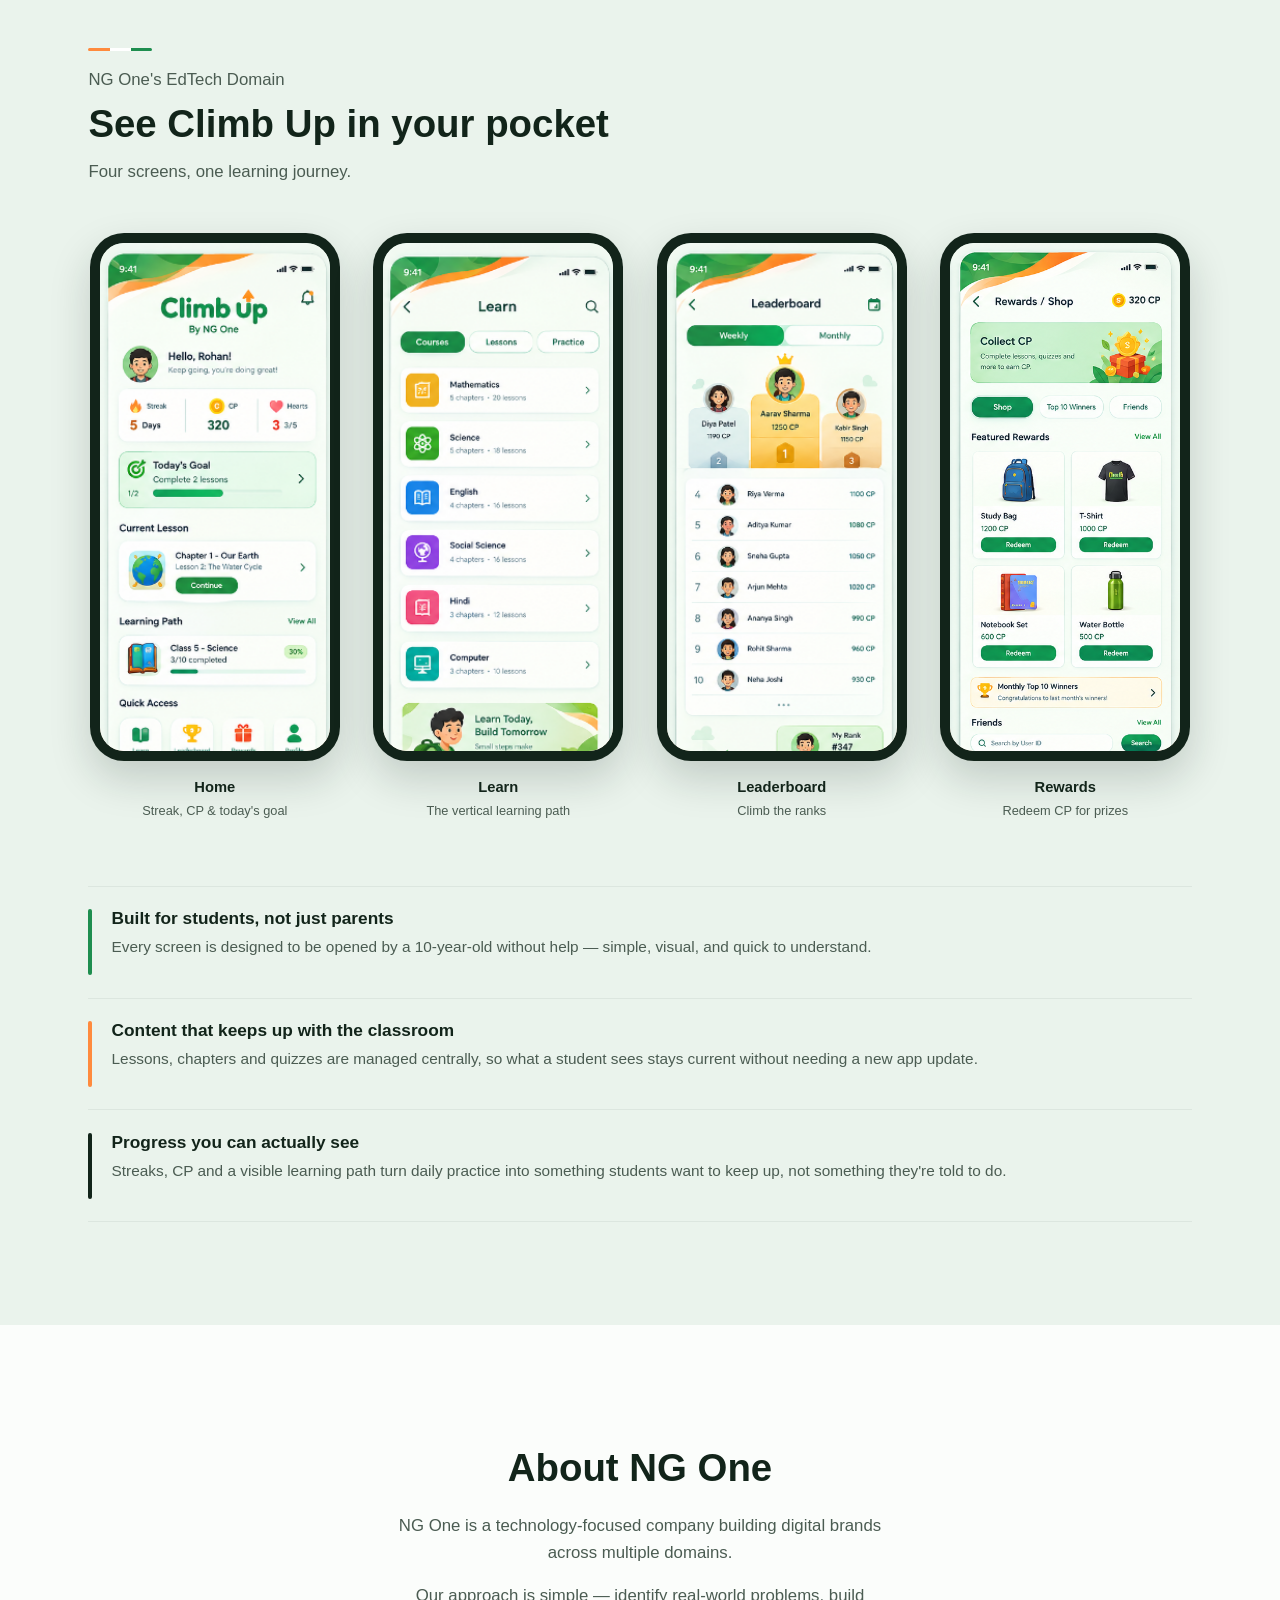
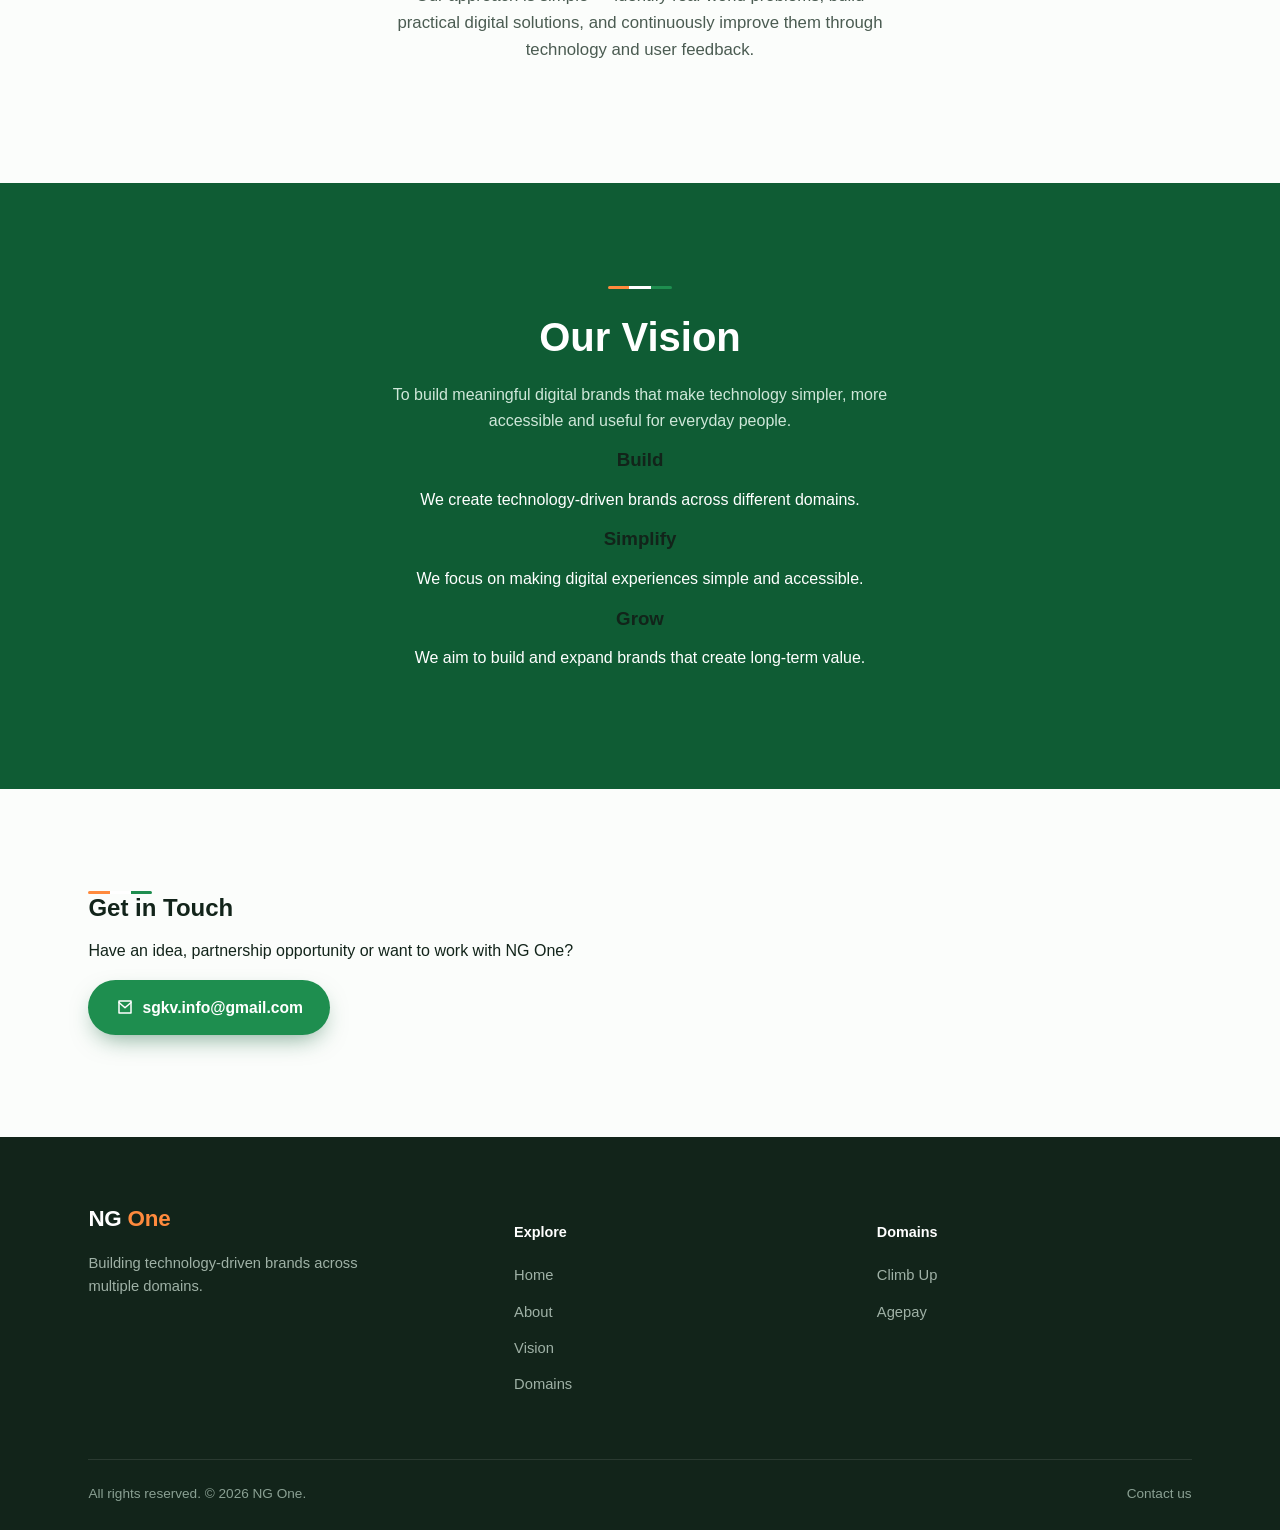
==== commit c1907df9: "Update index.html with new titles and sections" ====
--- a/index.html
+++ b/index.html
@@ -3,8 +3,8 @@
 <head>
 <meta charset="UTF-8" />
 <meta name="viewport" content="width=device-width, initial-scale=1" />
-<title>NG One — Building Next-Generation Learning</title>
-<meta name="description" content="NG One is the studio behind Climb Up and future learning products designed for students." />
+<title>NG One — Building Digital Solutions Across Multiple Domains</title>
+<meta name="description" content="NG One is building technology-driven brands focused on solving real-world problems through simple, accessible and user-friendly digital experiences." />
 <link rel="preconnect" href="https://fonts.googleapis.com">
 <link rel="preconnect" href="https://fonts.gstatic.com" crossorigin>
 <link href="https://fonts.googleapis.com/css2?family=Sora:wght@400;500;600;700;800&family=Inter:wght@400;500;600&display=swap" rel="stylesheet">
@@ -20,9 +20,9 @@
     <nav class="links">
       <a href="#home">Home</a>
       <a href="#about">About</a>
-      <a href="#founder">Founder</a>
       <a href="#vision">Vision</a>
-      <a href="#showcase" class="nav-cta">Meet Climb Up</a>
+      <a href="#domains">Domains</a>
+      <a href="#contact" class="nav-cta">Contact</a>
     </nav>
     <button class="hamburger" id="hamburgerBtn" aria-label="Open menu" aria-expanded="false">
       <span></span><span></span><span></span>
@@ -31,9 +31,9 @@
   <div class="mobile-panel" id="mobilePanel">
     <a href="#home">Home</a>
     <a href="#about">About</a>
-    <a href="#founder">Founder</a>
     <a href="#vision">Vision</a>
-    <a href="#showcase">Meet Climb Up</a>
+    <a href="#domains">Domains</a>
+    <a href="#contact">Contact</a>
   </div>
 </header>
 
@@ -46,18 +46,18 @@
         <div class="eyebrow-line">
           <div class="tri-rule compact"><span class="o"></span><span class="w"></span><span class="g"></span></div>
         </div>
-        <h1>We build learning products students actually want to open.</h1>
-        <p class="lede">NG One is a small studio designing modern, gamified learning experiences for schools and students — starting with our first product, Climb Up.</p>
+        <h1>Building Digital Solutions Across Multiple Domains.</h1>
+        <p class="lede">NG One is building technology-driven brands focused on solving real-world problems through simple, accessible and user-friendly digital experiences.</p>
         <div class="cta-row">
-          <a href="#showcase" class="btn btn-primary">
+          <a href="#domains" class="btn btn-primary">
             <svg viewBox="0 0 24 24" fill="none" stroke="currentColor" stroke-width="2"><path stroke-linecap="round" stroke-linejoin="round" d="M5 3l14 9-14 9V3z"/></svg>
-            Meet Climb Up
+            Explore Our Domains
           </a>
           <a href="#about" class="btn btn-ghost">About NG One</a>
         </div>
         <div class="hero-badge">
           <span class="dot"></span>
-          Class 2–12 · Gamified Learning Path
+          Multiple Domains · One Company
         </div>
       </div>
 
@@ -84,18 +84,54 @@
     </div>
   </section>
 
-  <!-- ============ BANNER ============ -->
+  <!-- ============ AGEPAY COMING SOON BANNER ============ -->
   <div class="container banner-wrap">
-    <div class="banner-slot">
-      <div class="label"><img src="banner.png" alt="NG One banner"></div>
-    </div>
-  </div>
-
-  <!-- ============ APP SHOWCASE ============ -->
-  <section class="showcase" id="showcase">
+    <div class="agepay-banner">
+      <div class="agepay-banner-art">
+        <img src="agepay_banner.png" alt="Agepay by NG One">
+      </div>
+    </div>
+  </div>
+
+  <!-- ============ OUR DOMAINS ============ -->
+  <section id="domains">
     <div class="container">
       <div class="section-head">
         <div class="tri-rule compact"><span class="o"></span><span class="w"></span><span class="g"></span></div>
+        <h2>Our Domains</h2>
+        <p>NG One builds and grows technology-driven brands across different domains — this is where we're focused today.</p>
+      </div>
+
+      <div class="domains-grid">
+        <div class="domain-card">
+          <span class="domain-tag domain-tag-green">EdTech</span>
+          <h3 class="domain-brand">Climb Up</h3>
+          <p>Gamified learning experiences designed to make learning more engaging, accessible and enjoyable for students.</p>
+          <a href="#climbup" class="btn btn-primary domain-cta">
+            Explore Climb Up
+            <svg viewBox="0 0 24 24" fill="none" stroke="currentColor" stroke-width="2"><path stroke-linecap="round" stroke-linejoin="round" d="M5 3l14 9-14 9V3z"/></svg>
+          </a>
+        </div>
+
+        <div class="domain-card">
+          <span class="domain-tag domain-tag-orange">Rewards / Digital Platform</span>
+          <h3 class="domain-brand">Agepay</h3>
+          <p>A digital platform focused on tasks, rewards and user engagement.</p>
+          <a href="agepay.html" class="btn btn-primary domain-cta">
+            Explore Agepay
+            <svg viewBox="0 0 24 24" fill="none" stroke="currentColor" stroke-width="2"><path stroke-linecap="round" stroke-linejoin="round" d="M5 3l14 9-14 9V3z"/></svg>
+          </a>
+        </div>
+      </div>
+    </div>
+  </section>
+
+  <!-- ============ CLIMB UP (NG One's EdTech domain) ============ -->
+  <section class="showcase" id="climbup">
+    <div class="container">
+      <div class="section-head">
+        <div class="tri-rule compact"><span class="o"></span><span class="w"></span><span class="g"></span></div>
+        <p class="agepay-eyebrow" style="margin-bottom:0.5rem;">NG One's EdTech Domain</p>
         <h2>See Climb Up in your pocket</h2>
         <p>Four screens, one learning journey.</p>
       </div>
@@ -126,21 +162,11 @@
           <div class="phone-caption">Rewards<span>Redeem CP for prizes</span></div>
         </div>
       </div>
-    </div>
-  </section>
-
-  <!-- ============ ABOUT ============ -->
-  <section id="about">
-    <div class="container about-grid">
-      <div class="about-copy">
-        <div class="section-head" style="margin-bottom:1.4rem;">
-          <div class="tri-rule compact"><span class="o"></span><span class="w"></span><span class="g"></span></div>
-          <h2>About NG One</h2>
-        </div>
-        <p>NG One is a small product studio focused on one problem: most learning apps are built for grown-ups to approve, not for students to enjoy. We design differently — starting from what keeps a student opening the app on day 30, not just day one.</p>
-        <p>Climb Up is our first product: a class-wise learning path for students from Class 2 to Class 12, built around steady progress, daily streaks, and rewards that feel worth earning.</p>
-      </div>
-      <div class="pillar-list">
+
+      <!-- Existing Climb Up content, relocated here from the old About
+           section so it stays with the Climb Up domain instead of inside
+           the company-wide About section. Text unchanged. -->
+      <div class="pillar-list" style="margin-top:clamp(2.5rem, 5vw, 4rem);">
         <div class="pillar">
           <div class="rule"></div>
           <div>
@@ -166,34 +192,16 @@
     </div>
   </section>
 
-  <!-- ============ FOUNDER ============ -->
-  <section id="founder" style="background:var(--mist);">
-    <div class="container founder-grid">
-
-      <div class="founder-portrait">
-        <span class="placeholder-label">Founder photo<br>goes here</span>
-        <!-- <img src="assets/founder.jpg" alt="Founder Name"> --> <img src="g.jpeg" alt="">
-      </div>
-
-      <div class="founder-copy">
-        <span class="quote-mark">&quot;</span>
-        <p style="font-size:1.15rem; color:var(--ink-soft); max-width:52ch;">NG One was started with a simple goal — to make learning more fun, accessible, and useful through technology.</p>
-
-        <div class="founder-name-row">
-          <span class="founder-name">Singh Govindakumar Vikas</span>
-
-          <a class="linkedin-link"
-             href="https://www.linkedin.com/in/govinda04singh/"
-             target="_blank" rel="noopener noreferrer"
-             aria-label="Founder Name on LinkedIn">
-            <svg viewBox="0 0 24 24" fill="#fff" xmlns="http://www.w3.org/2000/svg">
-              <path d="M20.45 20.45h-3.55v-5.57c0-1.33-.02-3.04-1.85-3.04-1.86 0-2.14 1.45-2.14 2.94v5.67H9.36V9h3.41v1.56h.05c.48-.9 1.64-1.85 3.37-1.85 3.6 0 4.27 2.37 4.27 5.46v6.28zM5.34 7.43a2.06 2.06 0 1 1 0-4.12 2.06 2.06 0 0 1 0 4.12zM7.12 20.45H3.56V9h3.56v11.45z"/>
-            </svg>
-          </a>
-        </div>
-
-        <div class="founder-role">Founder &amp; CEO, NG One</div>
-        <div class="founder-note"><!-- Placeholder — send over the founder bio, photo and LinkedIn URL whenever they're ready and this section gets swapped in directly. --> </div>
+  <!-- ============ ABOUT ============ -->
+  <section id="about">
+    <div class="container">
+      <div class="about-copy" style="max-width:760px; margin-inline:auto; text-align:center;">
+        <div class="section-head" style="margin-inline:auto; margin-bottom:1.4rem;">
+          <div class="tri-rule compact" style="margin-inline:auto;"></div>
+          <h2>About NG One</h2>
+        </div>
+        <p style="margin-inline:auto;">NG One is a technology-focused company building digital brands across multiple domains.</p>
+        <p style="margin-inline:auto;">Our approach is simple — identify real-world problems, build practical digital solutions, and continuously improve them through technology and user feedback.</p>
       </div>
     </div>
   </section>
@@ -201,9 +209,41 @@
   <!-- ============ VISION ============ -->
   <section class="vision" id="vision">
     <div class="container">
-      <div class="tri-rule compact"><span class="o"></span><span class="w"></span><span class="g"></span></div>
-      <h2>A student in any classroom should have a learning app that feels like it was made for them — not adapted for them.</h2>
-      <p class="support">That's the standard NG One is building every product against, starting with Climb Up.</p>
+      <div class="tri-rule compact" style="margin-inline:auto;"><span class="o"></span><span class="w"></span><span class="g"></span></div>
+      <h2>Our Vision</h2>
+      <p class="support">To build meaningful digital brands that make technology simpler, more accessible and useful for everyday people.</p>
+
+      <div class="vision-points">
+        <div class="vision-point">
+          <h3>Build</h3>
+          <p>We create technology-driven brands across different domains.</p>
+        </div>
+        <div class="vision-point">
+          <h3>Simplify</h3>
+          <p>We focus on making digital experiences simple and accessible.</p>
+        </div>
+        <div class="vision-point">
+          <h3>Grow</h3>
+          <p>We aim to build and expand brands that create long-term value.</p>
+        </div>
+      </div>
+    </div>
+  </section>
+
+  <!-- ============ CONTACT ============ -->
+  <section id="contact">
+    <div class="container">
+      <div class="contact-box">
+        <div>
+          <div class="tri-rule compact"><span class="o"></span><span class="w"></span><span class="g"></span></div>
+          <h2>Get in Touch</h2>
+          <p>Have an idea, partnership opportunity or want to work with NG One?</p>
+        </div>
+        <a href="mailto:sgkv.info@gmail.com" class="btn btn-primary">
+          <svg viewBox="0 0 24 24" fill="none" stroke="currentColor" stroke-width="2"><path stroke-linecap="round" stroke-linejoin="round" d="M4 4h16v16H4V4z"/><path stroke-linecap="round" stroke-linejoin="round" d="M4 6l8 7 8-7"/></svg>
+          sgkv.info@gmail.com
+        </a>
+      </div>
     </div>
   </section>
 
@@ -214,28 +254,28 @@
     <div class="footer-top">
       <div class="footer-brand">
         <span class="logo-text"><span class="ng">NG</span> <span class="one">One</span></span>
-        <p>Building focused, student-first learning products — starting with Climb Up.</p>
+        <p>Building technology-driven brands across multiple domains.</p>
       </div>
       <div class="footer-col">
         <h4>Explore</h4>
         <a href="#home">Home</a>
         <a href="#about">About</a>
-        <a href="#founder">Founder</a>
         <a href="#vision">Vision</a>
+        <a href="#domains">Domains</a>
       </div>
       <div class="footer-col">
-        <h4>Product</h4>
-        <a href="#showcase">Climb Up</a>
-        <a href="#">Contact</a>
+        <h4>Domains</h4>
+        <a href="#climbup">Climb Up</a>
+        <a href="agepay.html">Agepay</a>
       </div>
     </div>
     <div class="footer-bottom">
       <span>All rights reserved. &copy; 2026 NG One.</span>
-      <span>Where Learning Meets the Fun Zone.</span>
+      <span><a href="#contact" style="color:inherit;">Contact us</a></span>
     </div>
   </div>
 </footer>
 
-<script src="script.js"></script>
+<script src="js/script.js"></script>
 </body>
 </html>
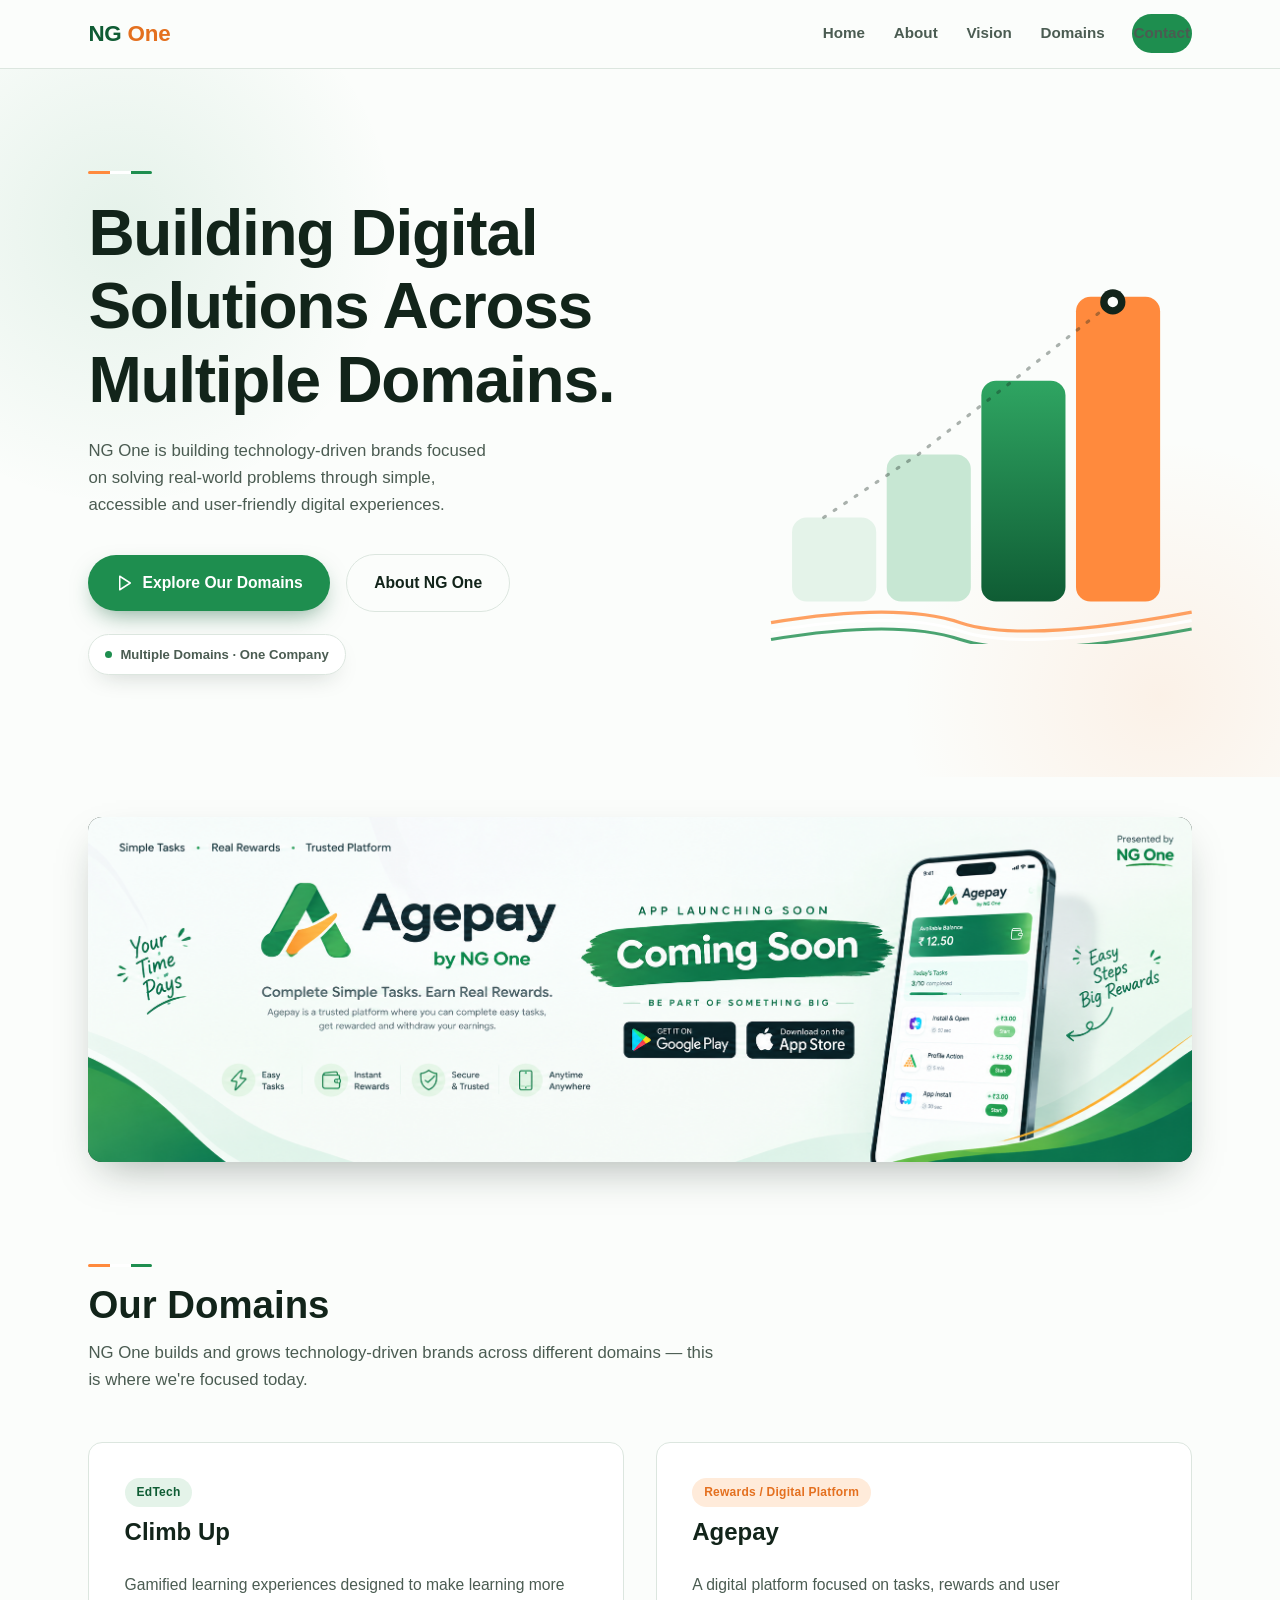
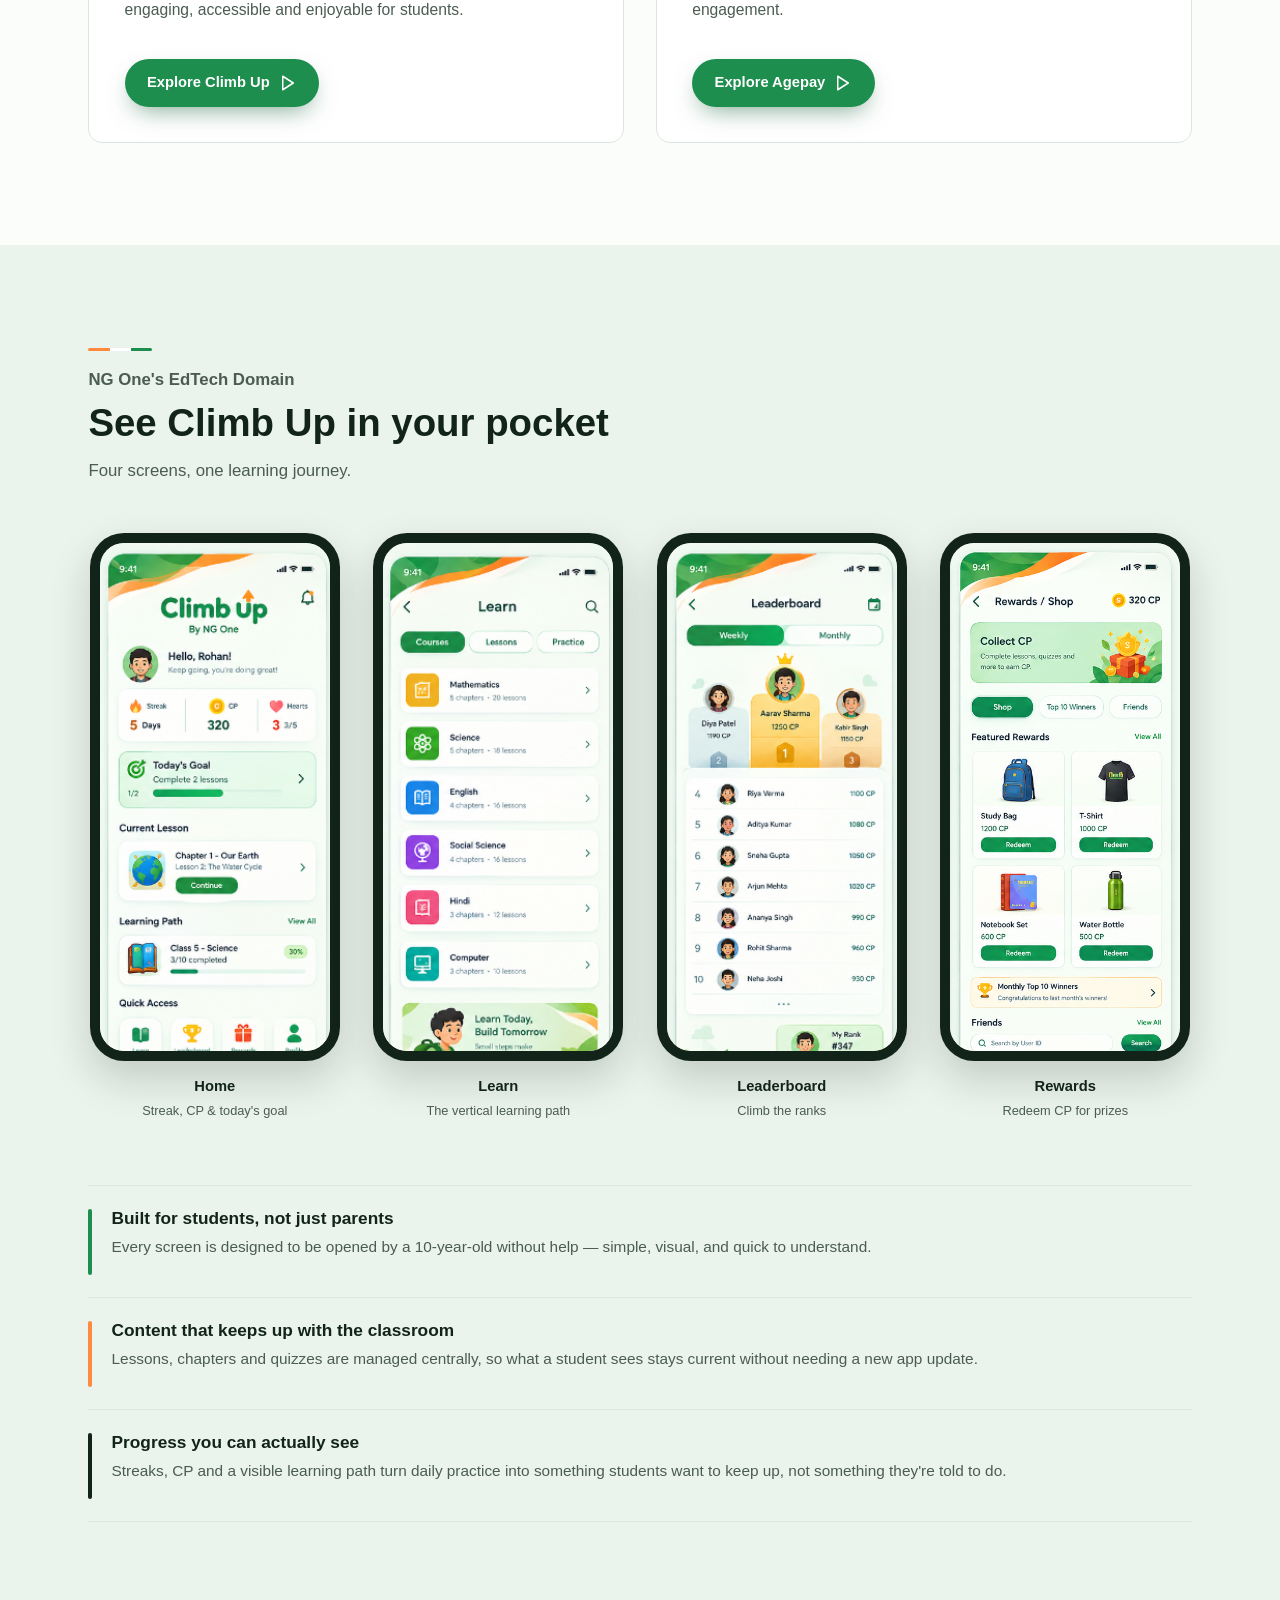
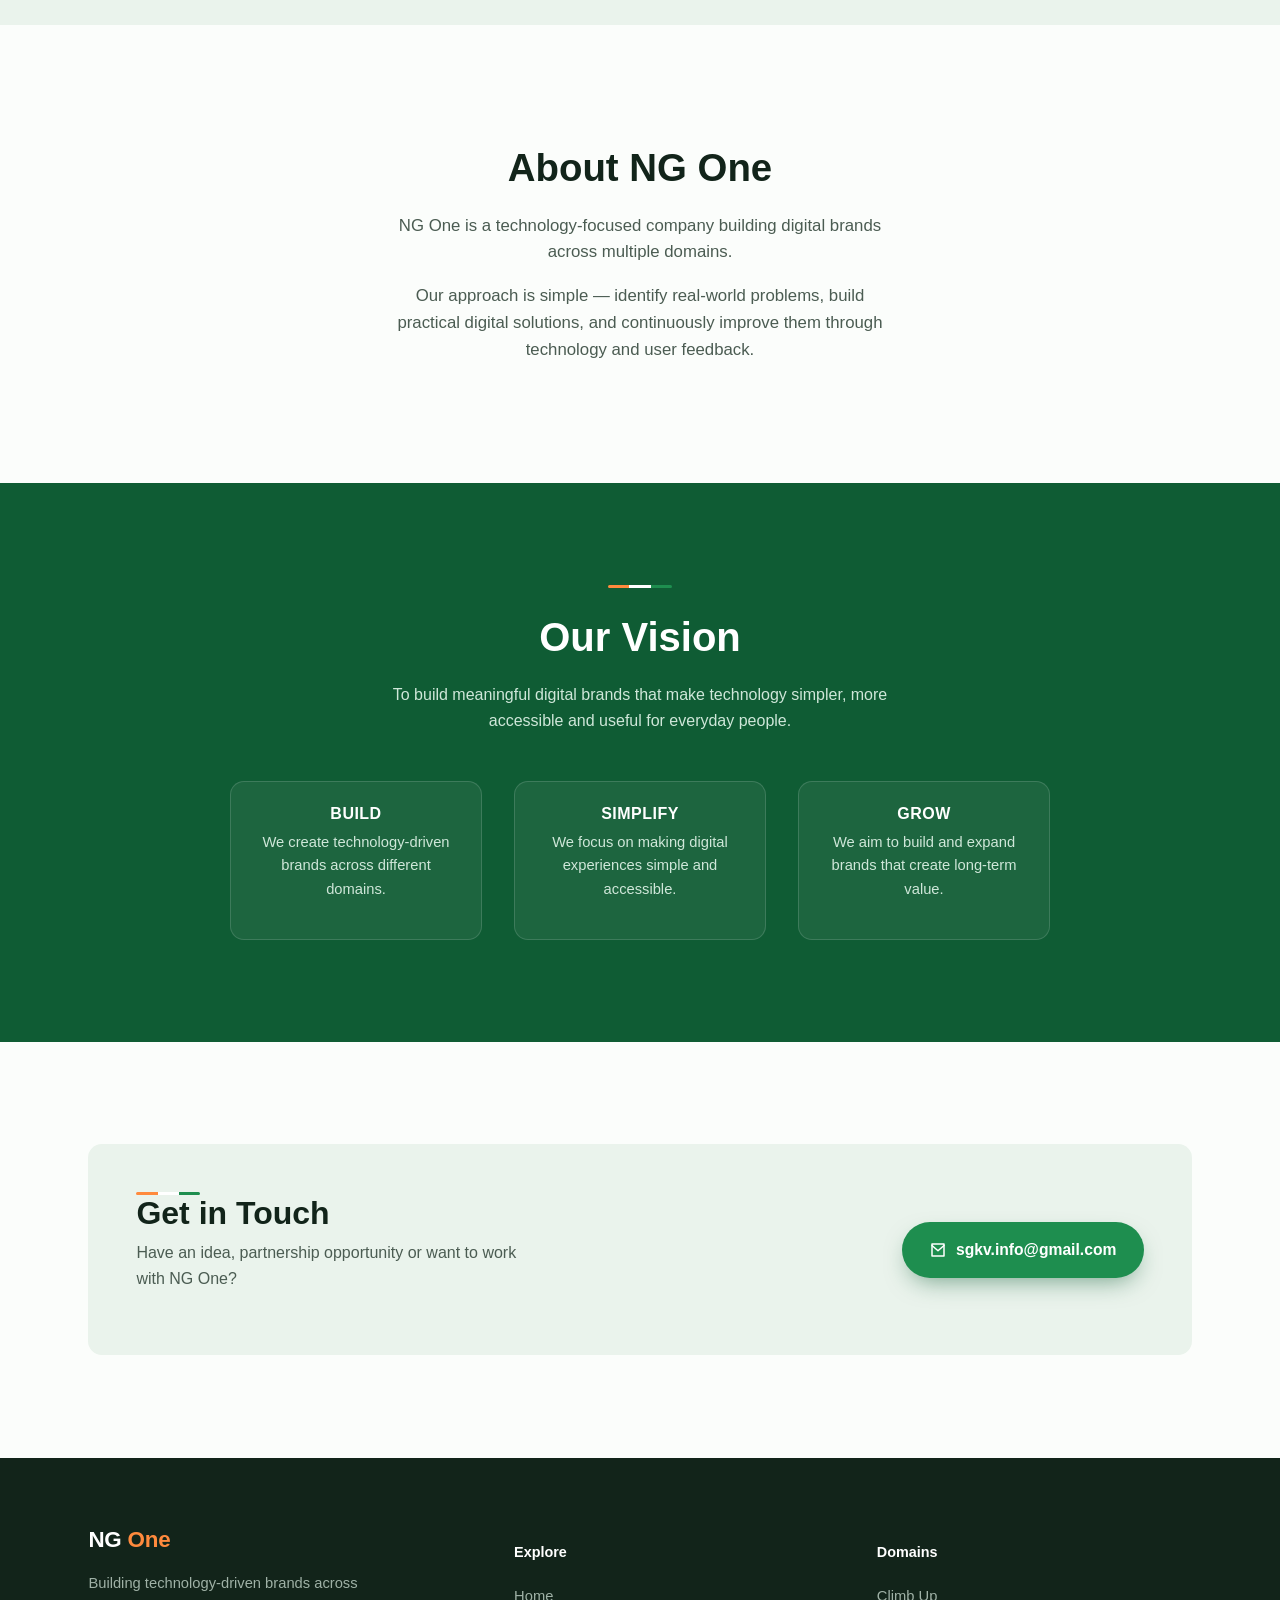
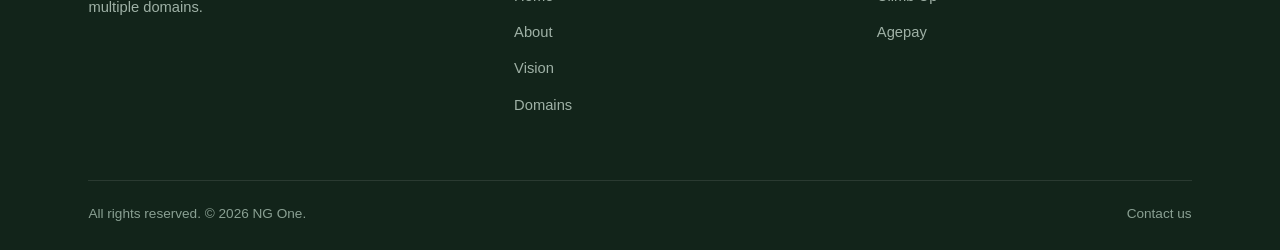
==== commit 8993a8ab: "Update script tag source path in index.html" ====
--- a/index.html
+++ b/index.html
@@ -276,6 +276,6 @@
   </div>
 </footer>
 
-<script src="js/script.js"></script>
+<script src="script.js"></script>
 </body>
 </html>
--- a/style.css
+++ b/style.css
@@ -16,7 +16,6 @@
   --orange:#FF8A3D;
   --orange-deep:#E4701F;
   --white:#FFFFFF;
-  --linkedin:#0A66C2;
   --max:1180px;
   --radius:14px;
   --space-fluid: clamp(1.25rem, 3vw, 3rem);
@@ -235,41 +234,205 @@
 
 /* ---------- BANNER (now fills with a real image, edge-to-edge) ---------- */
 .banner-wrap{padding-block: clamp(1.5rem, 4vw, 2.5rem) 0;}
-.banner-slot{
-  width:100%;
-  aspect-ratio: 16 / 5;
-  min-height:140px;
+
+/* ---------- AGEPAY COMING SOON BANNER ---------- */
+.agepay-banner{
+  display:block;
+  background:var(--ink);
   border-radius: var(--radius);
-  border:2px dashed #C9D8CE;
-  background: repeating-linear-gradient(135deg, rgba(30,142,79,0.05) 0 18px, rgba(255,138,61,0.05) 18px 36px);
-  display:flex;
-  align-items:center;
-  justify-content:center;
-  text-align:center;
-  padding:1.5rem;
-  overflow:hidden;           /* NEW: clips the image to the rounded box */
-}
-/* NEW: once a real image is present, drop the dashed placeholder padding
-   so the photo can run edge-to-edge instead of floating in the middle. */
-.banner-slot:has(img){
-  padding:0;
-  border-style:solid;
-  border-color:transparent;
-}
-.banner-slot .label{color:var(--ink-soft); font-weight:600; font-size:clamp(0.85rem, 1.4vw, 1rem);
-  width:100%; height:100%;
-}
-.banner-slot .label small{display:block; font-weight:400; margin-top:4px; color:#7C8B81;}
-/* NEW: the actual banner photo fills the whole slot and crops neatly -
-   no gaps, no stretching, whatever the source image's proportions are. */
-.banner-slot .label img{
+  overflow:hidden;
+  box-shadow:0 18px 40px -14px rgba(18,36,26,0.35);
+}
+.agepay-banner-art{
+  position:relative;
+  width:100%;
+  min-height:260px;
+  background:linear-gradient(160deg, var(--green-deep), var(--orange-deep));
+}
+.agepay-banner-art img{
+  display:block;
   width:100%;
   height:100%;
+  min-height:260px;
   object-fit:cover;
   object-position:center;
-  border-radius:inherit;
+}
+.agepay-banner-copy{
+  display:none;
+}
+.coming-soon-tag{
+  display:inline-flex;
+  align-self:flex-start;
+  padding:0.35rem 0.85rem;
+  background:var(--orange);
+  color:#fff;
+  border-radius:999px;
+  font-size:0.75rem;
+  font-weight:700;
+  letter-spacing:0.03em;
+  text-transform:uppercase;
+  margin-bottom:0.4rem;
+}
+.agepay-eyebrow{
+  color:#B9C6BE;
+  font-weight:600;
+  font-size:0.9rem;
+  margin:0;
+}
+.agepay-banner-copy h2{
+  color:#fff;
+  font-size:clamp(1.5rem, 3vw, 2.1rem);
+  font-weight:700;
+}
+.store-badges{display:flex; flex-wrap:wrap; gap:0.8rem; margin-top:0.6rem;}
+.store-badge{
+  display:inline-flex;
+  align-items:center;
+  gap:8px;
+  padding:0.6rem 1.1rem;
+  background:rgba(255,255,255,0.08);
+  border:1px solid rgba(255,255,255,0.18);
+  border-radius:10px;
+  color:#fff;
+  font-size:0.85rem;
+  font-weight:600;
+}
+.store-badge svg{width:18px; height:18px;}
+
+/* ---------- OUR DOMAINS ---------- */
+.domains-grid{
+  display:grid;
+  grid-template-columns: 1fr 1fr;
+  gap:clamp(1.4rem, 3vw, 2rem);
+}
+.domain-card{
+  background:#fff;
+  border:1px solid var(--line);
+  border-radius: var(--radius);
+  padding: clamp(1.6rem, 3vw, 2.2rem);
+  display:flex;
+  flex-direction:column;
+  align-items:flex-start;
+  gap:0.7rem;
+  transition:transform .15s ease, box-shadow .15s ease;
+}
+.domain-card:hover{transform:translateY(-3px); box-shadow:0 16px 32px -18px rgba(18,36,26,0.3);}
+.domain-tag{
+  display:inline-flex;
+  padding:0.3rem 0.75rem;
+  border-radius:999px;
+  font-size:0.75rem;
+  font-weight:700;
+  letter-spacing:0.02em;
+}
+.domain-tag-green{background:var(--green-tint); color:var(--green-deep);}
+.domain-tag-orange{background:#FFEBDA; color:var(--orange-deep);}
+.domain-brand{font-size:1.5rem; font-weight:700;}
+.domain-card > p{color:var(--ink-soft); font-size:0.98rem;}
+.domain-cta{margin-top:0.6rem; padding:0.75rem 1.4rem; font-size:0.92rem;}
+
+/* ---------- VISION POINTS ---------- */
+.vision-points{
+  display:grid;
+  grid-template-columns:repeat(3, 1fr);
+  gap:clamp(1.2rem, 3vw, 2rem);
+  margin-top:clamp(2rem, 4vw, 3rem);
+  max-width:820px;
+  margin-inline:auto;
+}
+.vision-point{
+  background:rgba(255,255,255,0.06);
+  border:1px solid rgba(255,255,255,0.14);
+  border-radius:14px;
+  padding:1.4rem 1.2rem;
+}
+.vision-point h3{color:#fff; font-size:1rem; font-weight:700; letter-spacing:0.03em; text-transform:uppercase;}
+.vision-point p{color:#CFE7D9; font-size:0.92rem; margin-top:0.5rem;}
+
+/* ---------- CONTACT ---------- */
+.contact-box{
+  background:var(--mist);
+  border-radius: var(--radius);
+  padding: clamp(1.8rem, 4vw, 3rem);
+  display:flex;
+  flex-wrap:wrap;
+  align-items:center;
+  justify-content:space-between;
+  gap:1.5rem;
+}
+.contact-box h2{font-size:clamp(1.5rem, 2.6vw, 2rem);}
+.contact-box p{color:var(--ink-soft); margin-top:0.5rem; max-width:44ch;}
+.contact-box .btn{flex-shrink:0;}
+.contact-box .btn svg{width:18px; height:18px;}
+
+/* ---------- AGEPAY PAGE EXTRAS ---------- */
+.store-badge-light{
+  display:inline-flex;
+  align-items:center;
+  gap:8px;
+  padding:0.6rem 1.1rem;
+  background:#fff;
+  border:1px solid var(--line);
+  border-radius:10px;
+  color:var(--ink);
+  font-size:0.85rem;
+  font-weight:600;
+  box-shadow:0 8px 18px -10px rgba(18,36,26,0.2);
+}
+.store-badge-light svg{width:18px; height:18px;}
+
+.feature-grid{
+  display:grid;
+  grid-template-columns:repeat(auto-fit, minmax(220px, 1fr));
+  gap:clamp(1.1rem, 2.4vw, 1.6rem);
+}
+.feature-card{
+  background:#fff;
+  border:1px solid var(--line);
+  border-radius: var(--radius);
+  padding:1.5rem;
+}
+.feature-card .icon-dot{
+  width:38px; height:38px;
+  border-radius:10px;
+  background:var(--green-tint);
+  display:flex; align-items:center; justify-content:center;
+  margin-bottom:0.9rem;
+}
+.feature-card .icon-dot svg{width:18px; height:18px; color:var(--green-deep);}
+.feature-card h3{font-size:1rem; font-weight:700;}
+.feature-card p{color:var(--ink-soft); font-size:0.92rem; margin-top:0.4rem;}
+
+.coming-soon-section{
+  background:var(--ink);
+  color:#fff;
+  text-align:center;
+  border-radius: var(--radius);
+  padding: clamp(2.2rem, 5vw, 3.5rem) clamp(1.4rem, 4vw, 2rem);
+}
+.coming-soon-section .coming-soon-tag{margin-inline:auto; align-self:center;}
+.coming-soon-section h2{color:#fff; font-size:clamp(1.5rem, 3vw, 2.2rem); margin-top:0.8rem;}
+.coming-soon-section p.support{color:#B9C6BE; margin-top:0.7rem; max-width:520px; margin-inline:auto;}
+.agepay-final-banner{
   display:block;
-}
+  width:100%;
+  max-width:820px;
+  margin:1.6rem auto 0;
+  border-radius:18px;
+  object-fit:cover;
+  box-shadow:0 18px 40px -18px rgba(18,36,26,0.45);
+}
+
+.back-link{
+  display:inline-flex;
+  align-items:center;
+  gap:6px;
+  font-size:0.9rem;
+  font-weight:600;
+  color:var(--ink-soft);
+}
+.back-link:hover{color:var(--green-deep);}
+.back-link svg{width:16px; height:16px;}
 
 /* ---------- SECTION HEADS ---------- */
 .section-head{max-width:640px; margin-bottom: clamp(2rem, 4vw, 3rem);}
@@ -321,17 +484,10 @@
   border-radius:inherit;
   display:block;
 }
-.phone-screen .placeholder-text{font-size:0.78rem; color:var(--ink-soft); font-weight:600; line-height:1.4;}
 .phone-caption{font-weight:600; font-size:0.92rem; color:var(--ink); text-align:center;}
 .phone-caption span{display:block; font-weight:400; font-size:0.8rem; color:var(--ink-soft); margin-top:2px;}
 
 /* ---------- ABOUT ---------- */
-.about-grid{
-  display:grid;
-  grid-template-columns: 1fr 1fr;
-  gap:clamp(2.5rem, 5vw, 4.5rem);
-  align-items:start;
-}
 .about-copy p{color:var(--ink-soft); font-size:1.05rem; max-width:52ch;}
 .about-copy p + p{margin-top:1rem;}
 
@@ -350,84 +506,6 @@
 .pillar:nth-child(3) .rule{background:var(--ink);}
 .pillar h3{font-size:1.08rem; font-weight:700;}
 .pillar p{margin-top:0.4rem; color:var(--ink-soft); font-size:0.96rem;}
-
-/* ---------- FOUNDER (untouched - do not modify) ---------- */
-.founder-grid{
-  display:grid;
-  grid-template-columns: 0.85fr 1.15fr;
-  gap:clamp(2rem, 5vw, 3.5rem);
-  align-items:center;
-}
-.founder-portrait{
-  width:100%;
-  max-width:280px;
-  aspect-ratio:1;
-  border-radius:50%;
-  background:linear-gradient(160deg, var(--green-tint), #FFF3E8);
-  border:2px dashed #C9D8CE;
-  display:flex;
-  align-items:center;
-  justify-content:center;
-  text-align:center;
-  color:var(--ink-soft);
-  font-weight:600;
-  font-size:0.88rem;
-  padding:1rem;
-  margin-inline:auto;
-  overflow:hidden;
-  position:relative;
-}
-.founder-portrait img{
-  position:absolute;
-  inset:0;
-  width:100%;
-  height:100%;
-  object-fit:cover;
-  object-position:center;
-  border-radius:50%;
-  padding:0;
-}
-.founder-portrait:has(img) .placeholder-label{ display:none; }
-.founder-copy .quote-mark{
-  font-family:'Sora', sans-serif;
-  font-size:3rem;
-  color:var(--orange);
-  line-height:1;
-}
-.founder-name-row{
-  display:flex;
-  align-items:center;
-  gap:10px;
-  margin-top:1rem;
-  flex-wrap:wrap;
-}
-.founder-name{font-size:1.3rem; font-weight:700;}
-
-.linkedin-link{
-  display:inline-flex;
-  align-items:center;
-  justify-content:center;
-  width:28px;
-  height:28px;
-  border-radius:7px;
-  background:var(--linkedin);
-  flex-shrink:0;
-  transition:transform .15s ease, box-shadow .15s ease;
-  box-shadow:0 4px 10px -3px rgba(10,102,194,0.5);
-}
-.linkedin-link:hover{transform:translateY(-2px) scale(1.05); box-shadow:0 8px 16px -4px rgba(10,102,194,0.6);}
-.linkedin-link svg{width:16px; height:16px;}
-
-.founder-role{color:var(--ink-soft); font-size:0.95rem; margin-top:2px;}
-.founder-note{
-  margin-top:1rem;
-  padding:0.9rem 1rem;
-  background:var(--green-tint);
-  border-radius:10px;
-  font-size:0.9rem;
-  color:var(--green-deep);
-  font-weight:600;
-}
 
 /* ---------- VISION BAND ---------- */
 .vision{background:var(--green-deep); color:#fff; text-align:center;}
@@ -463,17 +541,18 @@
   .hamburger{display:flex;}
   .hero .container{grid-template-columns:1fr;}
   .hero-art{max-width:360px; margin-inline:auto;}
-  .about-grid{grid-template-columns:1fr;}
-  .founder-grid{grid-template-columns:1fr; text-align:center;}
-  .founder-name-row{justify-content:center;}
-  .founder-copy .quote-mark{margin-inline:auto;}
-  .founder-note{margin-inline:auto;}
   .footer-top{grid-template-columns:1fr 1fr;}
+  .agepay-banner-art{min-height:220px;}
+  .agepay-banner-art img{min-height:220px;}
+  .domains-grid{grid-template-columns:1fr;}
+  .vision-points{grid-template-columns:1fr;}
+  .contact-box{flex-direction:column; align-items:flex-start; text-align:left;}
 }
 @media (max-width: 600px){
   .footer-top{grid-template-columns:1fr;}
   .cta-row{flex-direction:column; align-items:stretch;}
   .btn{justify-content:center;}
+  .contact-box .btn{width:100%; justify-content:center;}
 }
 
 @media (prefers-reduced-motion: reduce){
